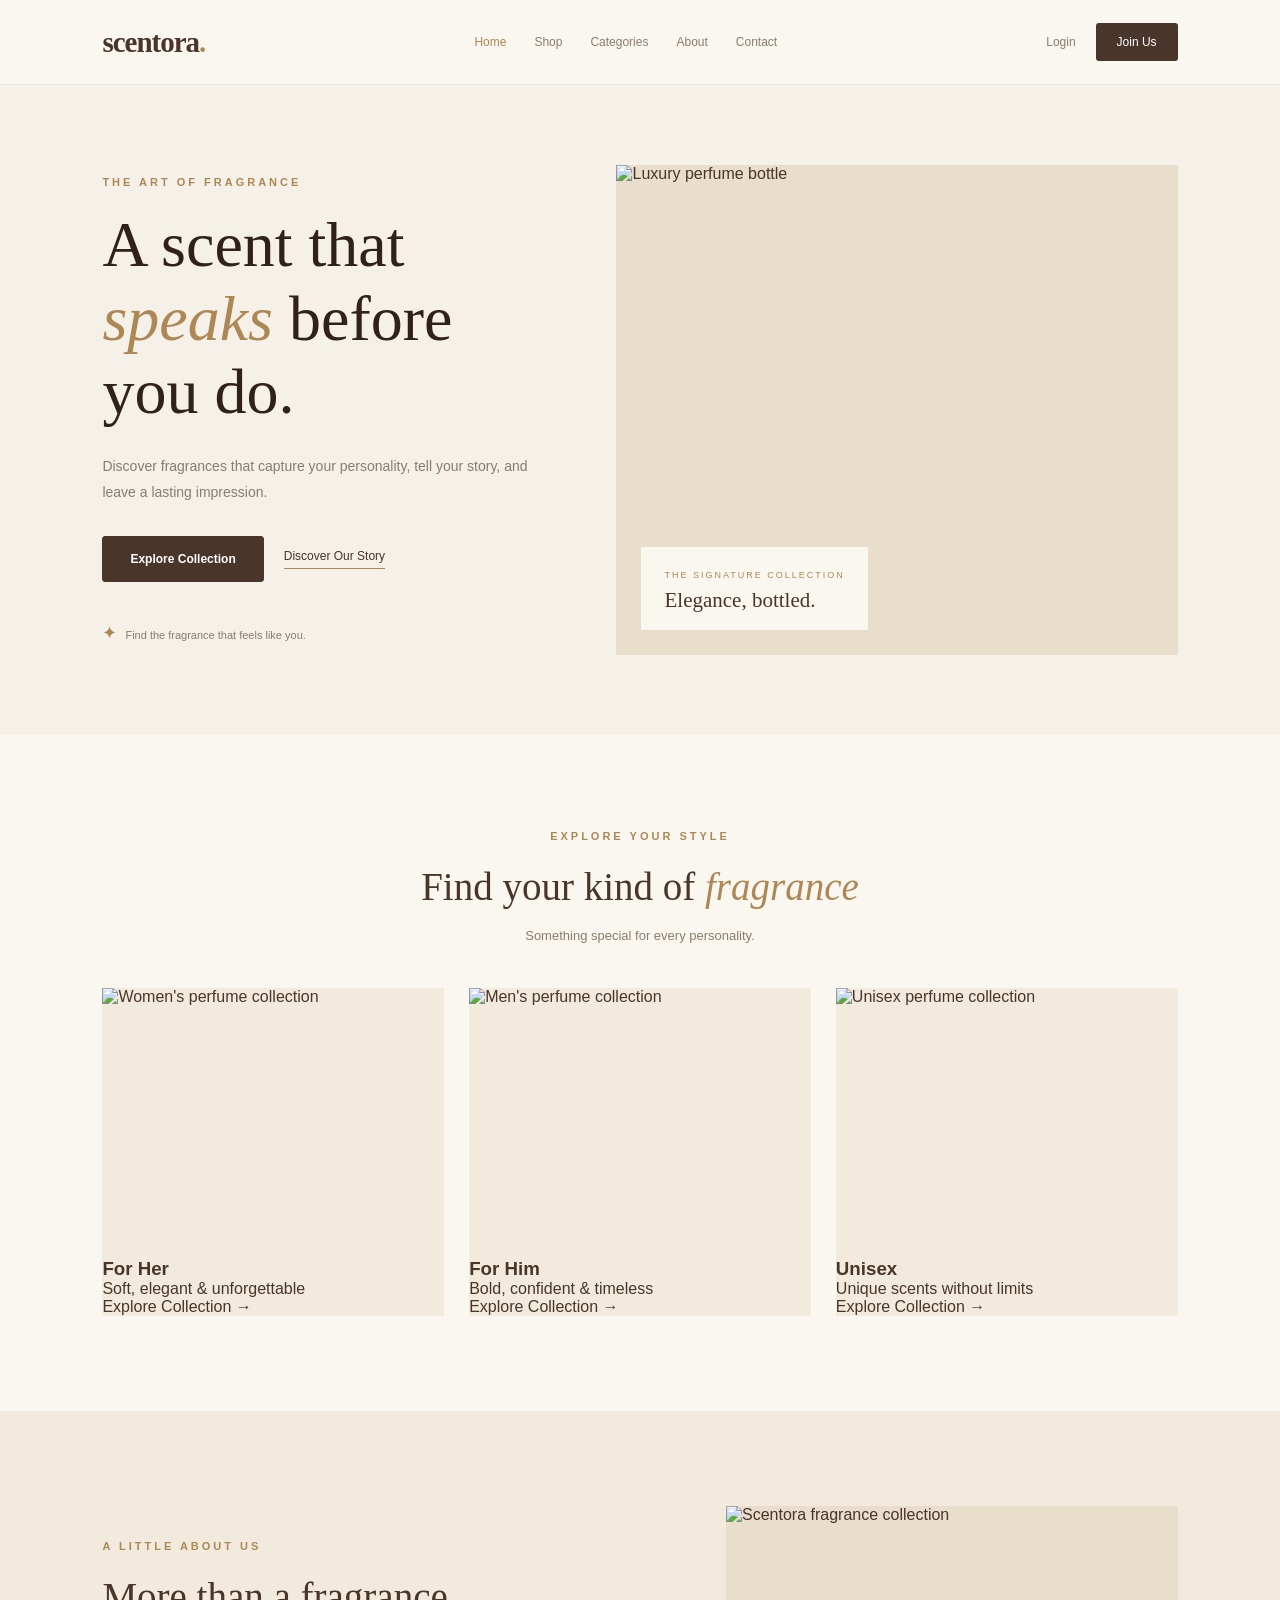
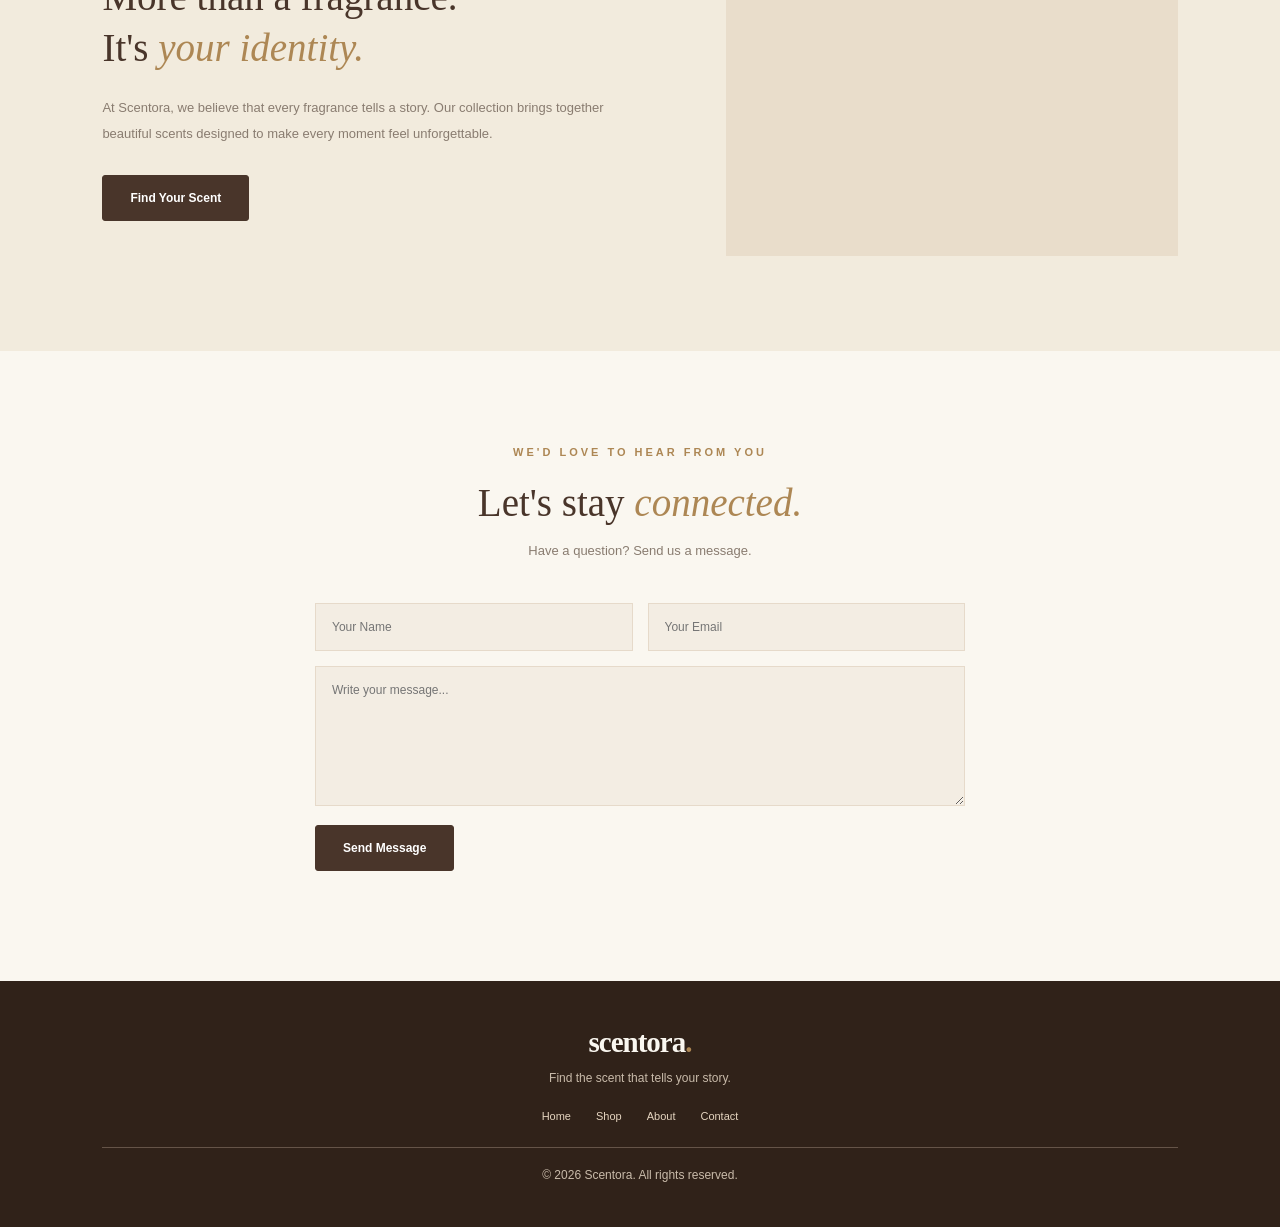
==== index.html @ 1fbd03e0 "Complete homepage design and add perfume images" ====
<!DOCTYPE html>
<html lang="en">

<head>
    <meta charset="UTF-8">
    <meta name="viewport" content="width=device-width, initial-scale=1.0">

    <title>Scentora | Discover Your Signature Scent</title>

    <link rel="stylesheet" href="css/common.css">
    <link rel="stylesheet" href="css/home.css">
</head>

<body>

    <!-- Navigation Bar -->
    <header class="navbar">

        <a href="index.html" class="logo">
            scentora<span>.</span>
        </a>

        <nav class="nav-links">
            <a href="index.html" class="active">Home</a>
            <a href="shop.html">Shop</a>
            <a href="#categories">Categories</a>
            <a href="#about">About</a>
            <a href="#contact">Contact</a>
        </nav>

        <div class="nav-actions">
            <a href="login.html" class="login-link">Login</a>
            <a href="register.html" class="nav-button">Join Us</a>
        </div>

    </header>


    <!-- Main Content -->
    <main>

        <!-- Hero Section -->
        <section class="hero">

            <div class="hero-content">

                <p class="eyebrow">THE ART OF FRAGRANCE</p>

                <h1>
                    A scent that
                    <span>speaks</span>
                    before you do.
                </h1>

                <p class="hero-description">
                    Discover fragrances that capture your personality,
                    tell your story, and leave a lasting impression.
                </p>

                <div class="hero-buttons">

                    <a href="shop.html" class="primary-button">
                        Explore Collection
                    </a>

                    <a href="#about" class="secondary-button">
                        Discover Our Story
                    </a>

                </div>

                <div class="hero-note">
                    <span>✦</span>
                    Find the fragrance that feels like you.
                </div>

            </div>


            <div class="hero-visual">

                <img
                    src="assets/images/hero-perfume.jpg"
                    alt="Luxury perfume bottle"
                >

                <div class="image-caption">
                    <span>THE SIGNATURE COLLECTION</span>
                    <p>Elegance, bottled.</p>
                </div>

            </div>

        </section>


        <!-- Categories Section -->
        <section class="categories section-padding" id="categories">

            <div class="section-heading">

                <p class="eyebrow">EXPLORE YOUR STYLE</p>

                <h2>
                    Find your kind of
                    <span>fragrance</span>
                </h2>

                <p>Something special for every personality.</p>

            </div>


            <div class="category-grid">

                <a href="shop.html?category=women"
                   class="category-card women">

                    <img
                        src="assets/images/women-perfume.jpg"
                        alt="Women's perfume collection"
                        class="category-image"
                    >

                    <h3>For Her</h3>
                    <p>Soft, elegant & unforgettable</p>
                    <span>Explore Collection →</span>

                </a>


                <a href="shop.html?category=men"
                   class="category-card men">

                    <img
                        src="assets/images/men-perfume.jpg"
                        alt="Men's perfume collection"
                        class="category-image"
                    >

                    <h3>For Him</h3>
                    <p>Bold, confident & timeless</p>
                    <span>Explore Collection →</span>

                </a>


                <a href="shop.html?category=unisex"
                   class="category-card unisex">

                    <img
                        src="assets/images/unisex-perfume.jpg"
                        alt="Unisex perfume collection"
                        class="category-image"
                    >

                    <h3>Unisex</h3>
                    <p>Unique scents without limits</p>
                    <span>Explore Collection →</span>

                </a>

            </div>

        </section>


        <!-- About Section -->
        <section class="about section-padding" id="about">

            <div class="about-content">

                <p class="eyebrow">A LITTLE ABOUT US</p>

                <h2>
                    More than a fragrance.
                    <br>
                    It's <span>your identity.</span>
                </h2>

                <p>
                    At Scentora, we believe that every fragrance tells a story.
                    Our collection brings together beautiful scents designed
                    to make every moment feel unforgettable.
                </p>

                <a href="shop.html" class="primary-button">
                    Find Your Scent
                </a>

            </div>


            <div class="about-decoration">

                <img
                    src="assets/images/about-perfume.jpg"
                    alt="Scentora fragrance collection"
                >

            </div>

        </section>


        <!-- Contact Section -->
        <section class="contact section-padding" id="contact">

            <div class="section-heading">

                <p class="eyebrow">WE'D LOVE TO HEAR FROM YOU</p>

                <h2>
                    Let's stay <span>connected.</span>
                </h2>

                <p>Have a question? Send us a message.</p>

            </div>


            <form class="contact-form" id="contactForm">

                <div class="form-row">

                    <input
                        type="text"
                        id="contactName"
                        placeholder="Your Name"
                        required
                    >

                    <input
                        type="email"
                        id="contactEmail"
                        placeholder="Your Email"
                        required
                    >

                </div>

                <textarea
                    id="contactMessage"
                    placeholder="Write your message..."
                    required
                ></textarea>

                <button type="submit" class="primary-button">
                    Send Message
                </button>

                <p id="formMessage"></p>

            </form>

        </section>

    </main>


    <!-- Footer -->
    <footer class="footer">

        <a href="index.html" class="logo">
            scentora<span>.</span>
        </a>

        <p>Find the scent that tells your story.</p>

        <div class="footer-links">
            <a href="index.html">Home</a>
            <a href="shop.html">Shop</a>
            <a href="#about">About</a>
            <a href="#contact">Contact</a>
        </div>

        <p class="copyright">
            © <span id="year"></span> Scentora. All rights reserved.
        </p>

    </footer>


    <script src="js/home.js"></script>

</body>
</html>
---- css/common.css ----
:root {
    --cream: #FAF7F0;
    --light-cream: #F2EBDD;
    --beige: #E9DDCB;
    --brown: #49352A;
    --dark-brown: #302219;
    --gold: #AD8754;
    --muted: #897C70;
    --white: #FFFFFF;
}

* {
    margin: 0;
    padding: 0;
    box-sizing: border-box;
}

html {
    scroll-behavior: smooth;
}

body {
    font-family: 'DM Sans', sans-serif;
    background-color: var(--cream);
    color: var(--brown);
}

a {
    text-decoration: none;
    color: inherit;
}

button,
input,
textarea {
    font: inherit;
}

button,
a {
    -webkit-tap-highlight-color: transparent;
}

img {
    max-width: 100%;
}

.logo {
    font-family: 'Playfair Display', serif;
    font-size: 29px;
    font-weight: 600;
    color: var(--brown);
    letter-spacing: -1px;
}

.logo span {
    color: var(--gold);
}

.eyebrow {
    color: var(--gold);
    font-size: 11px;
    font-weight: 700;
    letter-spacing: 3px;
    margin-bottom: 20px;
}

.primary-button {
    display: inline-block;
    background-color: var(--brown);
    color: var(--white);
    border: 1px solid var(--brown);
    padding: 15px 27px;
    border-radius: 3px;
    font-size: 12px;
    font-weight: 600;
    cursor: pointer;
    transition: 0.3s ease;
}

.primary-button:hover {
    background-color: var(--gold);
    border-color: var(--gold);
}

.section-padding {
    padding: 95px 8%;
}
---- css/home.css ----
/* NAVIGATION */

.navbar {
    min-height: 85px;
    padding: 15px 8%;
    display: flex;
    align-items: center;
    justify-content: space-between;
    gap: 25px;
    background-color: var(--cream);
    border-bottom: 1px solid #EDE5D9;
}

.nav-links {
    display: flex;
    align-items: center;
    gap: 28px;
}

.nav-links a,
.login-link {
    color: var(--muted);
    font-size: 12px;
    transition: 0.3s;
}

.nav-links a:hover,
.nav-links .active,
.login-link:hover {
    color: var(--gold);
}

.nav-actions {
    display: flex;
    align-items: center;
    gap: 20px;
    white-space: nowrap;
}

.nav-button {
    background-color: var(--brown);
    color: white;
    padding: 12px 21px;
    border-radius: 3px;
    font-size: 12px;
    transition: 0.3s;
}

.nav-button:hover {
    background-color: var(--gold);
}


/* HERO SECTION */

.hero {
    min-height: 650px;
    padding: 65px 8%;
    display: grid;
    grid-template-columns: 0.9fr 1.1fr;
    align-items: center;
    gap: 55px;
    background-color: #F5F0E8;
}

.hero-content {
    max-width: 550px;
}

.hero h1 {
    font-family: 'Playfair Display', serif;
    font-size: clamp(42px, 5vw, 66px);
    line-height: 1.15;
    font-weight: 500;
    color: var(--dark-brown);
}

.hero h1 span,
.section-heading h2 span,
.about h2 span {
    color: var(--gold);
    font-style: italic;
}

.hero-description {
    color: var(--muted);
    font-size: 14px;
    line-height: 1.9;
    max-width: 430px;
    margin: 24px 0 30px;
}

.hero-buttons {
    display: flex;
    align-items: center;
    flex-wrap: wrap;
    gap: 20px;
}

.secondary-button {
    font-size: 12px;
    border-bottom: 1px solid var(--gold);
    padding-bottom: 5px;
}

.secondary-button:hover {
    color: var(--gold);
}

.hero-note {
    margin-top: 40px;
    color: var(--muted);
    font-size: 11px;
}

.hero-note span {
    color: var(--gold);
    font-size: 18px;
    margin-right: 5px;
}

.hero-visual {
    position: relative;
    width: 100%;
    height: 490px;
    overflow: hidden;
    background-color: var(--beige);
}

.hero-visual img {
    width: 100%;
    height: 100%;
    object-fit: cover;
    display: block;
}

.image-caption {
    position: absolute;
    bottom: 25px;
    left: 25px;
    background-color: var(--cream);
    padding: 17px 23px;
}

.image-caption span {
    font-size: 9px;
    letter-spacing: 2px;
    color: var(--gold);
}

.image-caption p {
    font-family: 'Playfair Display', serif;
    font-size: 21px;
    color: var(--brown);
    margin-top: 6px;
}


/* SECTION HEADINGS */

.section-heading {
    text-align: center;
    margin-bottom: 45px;
}

.section-heading h2,
.about h2 {
    font-family: 'Playfair Display', serif;
    font-size: 39px;
    font-weight: 500;
    line-height: 1.3;
    margin-bottom: 15px;
}

.section-heading > p:last-child {
    color: var(--muted);
    font-size: 13px;
}


/* CATEGORIES */

.categories {
    background-color: var(--cream);
}

.category-grid {
    display: grid;
    grid-template-columns: repeat(3, 1fr);
    gap: 25px;
}

.category-card {
    display: block;
    background-color: #F2EBDD;
    overflow: hidden;
    transition: transform 0.3s ease;
}

.category-card:hover {
    transform: translateY(-7px);
}

.category-image {
    width: 100%;
    height: 270px;
    object-fit: cover;
    display: block;
}

.category-info {
    padding: 25px;
}

.category-info h3 {
    font-family: 'Playfair Display', serif;
    font-size: 25px;
    font-weight: 500;
    margin-bottom: 8px;
}

.category-info p {
    color: var(--muted);
    font-size: 12px;
    margin-bottom: 22px;
}

.category-info span {
    font-size: 11px;
    color: var(--brown);
    border-bottom: 1px solid var(--gold);
    padding-bottom: 5px;
}


/* ABOUT */

.about {
    background-color: var(--light-cream);
    display: flex;
    align-items: center;
    justify-content: space-between;
    gap: 60px;
}

.about-content {
    max-width: 520px;
}

.about-content > p:not(.eyebrow) {
    color: var(--muted);
    font-size: 13px;
    line-height: 2;
    margin: 22px 0 28px;
}

.about-decoration {
    width: 42%;
    height: 350px;
    flex-shrink: 0;
    overflow: hidden;
    background-color: var(--beige);
}

.about-decoration img {
    width: 100%;
    height: 100%;
    object-fit: cover;
    display: block;
}


/* CONTACT */

.contact {
    background-color: var(--cream);
}

.contact-form {
    max-width: 650px;
    margin: auto;
}

.form-row {
    display: flex;
    gap: 15px;
}

.contact-form input,
.contact-form textarea {
    width: 100%;
    background-color: #F3EDE3;
    border: 1px solid #E6DACA;
    padding: 16px;
    margin-bottom: 15px;
    outline: none;
    color: var(--brown);
    font-size: 12px;
}

.contact-form textarea {
    height: 140px;
    resize: vertical;
}

.contact-form input:focus,
.contact-form textarea:focus {
    border-color: var(--gold);
}

.contact-form button {
    font-size: 12px;
}

#formMessage {
    margin-top: 15px;
    font-size: 12px;
    color: var(--gold);
}


/* FOOTER */

.footer {
    background-color: var(--dark-brown);
    color: var(--cream);
    padding: 45px 8%;
    text-align: center;
}

.footer .logo {
    display: inline-block;
    color: var(--cream);
    margin-bottom: 12px;
}

.footer > p {
    color: #C9BBAA;
    font-size: 12px;
}

.footer-links {
    display: flex;
    justify-content: center;
    gap: 25px;
    margin: 25px 0;
}

.footer-links a {
    font-size: 11px;
    color: #E5D5C0;
}

.footer-links a:hover {
    color: var(--gold);
}

.footer .copyright {
    border-top: 1px solid #655448;
    padding-top: 20px;
}


/* RESPONSIVE DESIGN */

@media (max-width: 1000px) {
    .navbar {
        padding: 20px 5%;
        flex-wrap: wrap;
    }

    .nav-links {
        gap: 16px;
    }

    .hero {
        padding: 60px 6%;
        gap: 30px;
    }

    .hero-visual {
        height: 420px;
    }
}

@media (max-width: 750px) {
    .navbar {
        justify-content: center;
    }

    .nav-links {
        order: 3;
        width: 100%;
        justify-content: center;
        flex-wrap: wrap;
    }

    .nav-actions {
        gap: 12px;
    }

    .hero {
        grid-template-columns: 1fr;
        text-align: center;
        padding: 55px 6%;
    }

    .hero-content {
        margin: auto;
    }

    .hero-description {
        margin-left: auto;
        margin-right: auto;
    }

    .hero-buttons {
        justify-content: center;
    }

    .hero-visual {
        height: 400px;
    }

    .category-grid {
        grid-template-columns: repeat(2, 1fr);
    }

    .about {
        flex-direction: column;
        align-items: flex-start;
    }

    .about-decoration {
        width: 100%;
    }
}

@media (max-width: 520px) {
    .category-grid {
        grid-template-columns: 1fr;
    }

    .section-padding {
        padding: 65px 6%;
    }

    .section-heading h2,
    .about h2 {
        font-size: 31px;
    }

    .form-row {
        flex-direction: column;
        gap: 0;
    }

    .footer-links {
        flex-wrap: wrap;
    }

    .hero-visual {
        height: 330px;
    }
}
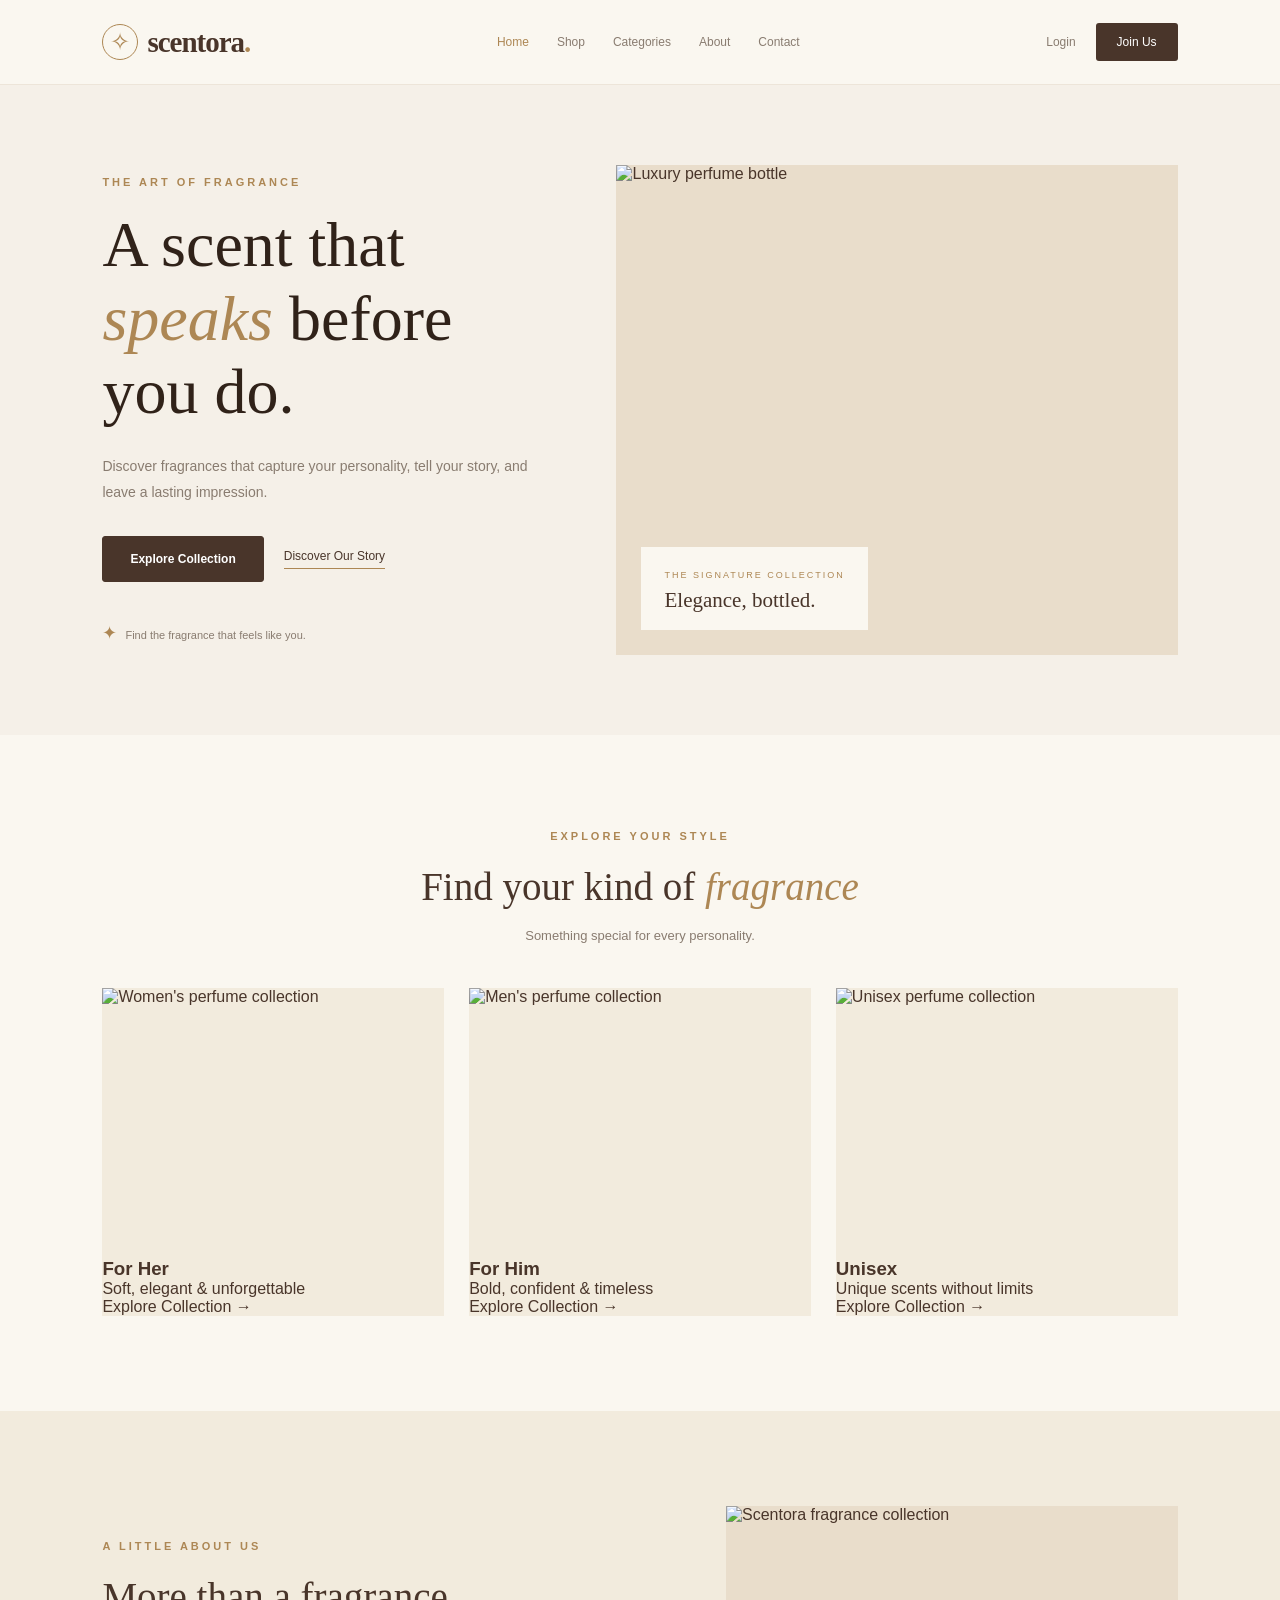
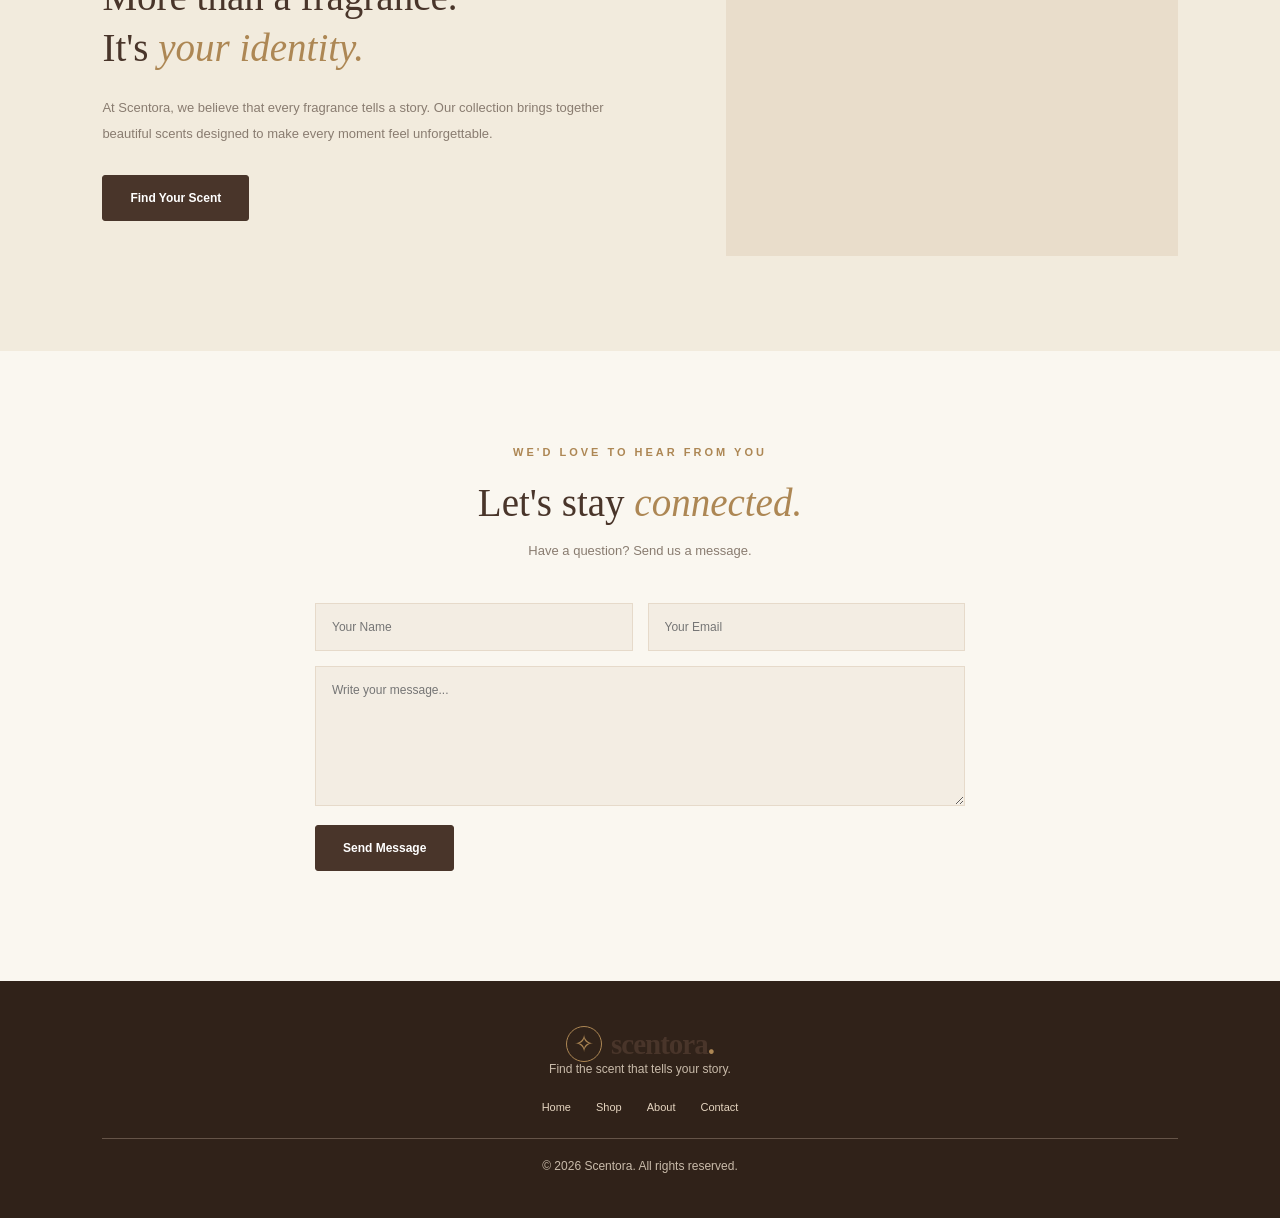
==== commit 1f2a5bac: "Update Scentora homepage and authentication pages" ====
--- a/index.html
+++ b/index.html
@@ -17,9 +17,12 @@
     <!-- Navigation Bar -->
     <header class="navbar">
 
-        <a href="index.html" class="logo">
-            scentora<span>.</span>
-        </a>
+        
+<a href="index.html" class="brand-logo">
+    <span class="brand-symbol">✧</span>
+    <span class="brand-name">scentora<span class="brand-dot">.</span></span>
+</a>
+
 
         <nav class="nav-links">
             <a href="index.html" class="active">Home</a>
@@ -262,9 +265,14 @@
     <!-- Footer -->
     <footer class="footer">
 
-        <a href="index.html" class="logo">
-            scentora<span>.</span>
-        </a>
+        
+<a href="index.html" class="brand-logo">
+    <span class="brand-symbol">✧</span>
+    <span class="brand-name">scentora<span class="brand-dot">.</span></span>
+</a>
+
+
+
 
         <p>Find the scent that tells your story.</p>
 
--- a/css/common.css
+++ b/css/common.css
@@ -1,3 +1,7 @@
+
+/* =====================================
+   SCENTORA GLOBAL DESIGN
+===================================== */
 
 :root {
     --cream: #FAF7F0;
@@ -10,6 +14,9 @@
     --white: #FFFFFF;
 }
 
+
+/* RESET */
+
 * {
     margin: 0;
     padding: 0;
@@ -37,53 +44,178 @@
     font: inherit;
 }
 
-button,
-a {
-    -webkit-tap-highlight-color: transparent;
-}
-
 img {
     max-width: 100%;
 }
 
-.logo {
+
+/* =====================================
+   SCENTORA SIGNATURE LOGO
+===================================== */
+
+.brand-logo {
+    display: inline-flex;
+    align-items: center;
+    gap: 9px;
+
+    color: var(--brown);
+
+    text-decoration: none;
+
+    transition: 0.4s ease;
+}
+
+.brand-symbol {
+    width: 36px;
+    height: 36px;
+
+    display: flex;
+    align-items: center;
+    justify-content: center;
+
+    border: 1px solid var(--gold);
+    border-radius: 50%;
+
+    color: var(--gold);
+    font-size: 24px;
+
+    transition: 0.4s ease;
+}
+
+.brand-name {
     font-family: 'Playfair Display', serif;
     font-size: 29px;
     font-weight: 600;
-    color: var(--brown);
     letter-spacing: -1px;
 }
 
-.logo span {
-    color: var(--gold);
-}
+.brand-dot {
+    color: var(--gold);
+}
+
+.brand-logo:hover .brand-symbol {
+    transform: rotate(45deg) scale(1.12);
+
+    box-shadow:
+        0 0 12px #AD875480,
+        0 0 25px #AD875440;
+}
+
+.brand-logo:hover .brand-name {
+    text-shadow: 0 0 12px #AD875460;
+}
+
+
+/* =====================================
+   SHARED TYPOGRAPHY
+===================================== */
 
 .eyebrow {
     color: var(--gold);
+
     font-size: 11px;
     font-weight: 700;
+
     letter-spacing: 3px;
+
     margin-bottom: 20px;
 }
+
+
+/* =====================================
+   SHARED BUTTONS
+===================================== */
 
 .primary-button {
     display: inline-block;
+
     background-color: var(--brown);
     color: var(--white);
+
     border: 1px solid var(--brown);
+
     padding: 15px 27px;
+
     border-radius: 3px;
+
     font-size: 12px;
     font-weight: 600;
+
     cursor: pointer;
-    transition: 0.3s ease;
+
+    transition: 0.35s ease;
 }
 
 .primary-button:hover {
     background-color: var(--gold);
     border-color: var(--gold);
-}
+
+    box-shadow:
+        0 0 10px #AD875460,
+        0 0 22px #AD875430;
+
+    transform: translateY(-2px);
+}
+
+
+/* NAVIGATION BUTTON */
+
+.nav-button {
+    background-color: var(--brown);
+    color: white;
+
+    padding: 12px 21px;
+
+    border-radius: 3px;
+
+    font-size: 12px;
+
+    transition: 0.35s ease;
+}
+
+.nav-button:hover {
+    background-color: var(--gold);
+
+    box-shadow: 0 0 15px #AD875460;
+}
+
+
+/* =====================================
+   GLOBAL HOVER EFFECTS
+===================================== */
+
+.nav-links a,
+.footer-links a {
+    transition: 0.3s ease;
+}
+
+.nav-links a:hover,
+.footer-links a:hover {
+    color: var(--gold);
+    text-shadow: 0 0 10px #AD875480;
+}
+
+
+/* =====================================
+   SHARED SECTIONS
+===================================== */
 
 .section-padding {
     padding: 95px 8%;
 }
+
+
+/* ACCESSIBILITY */
+
+@media (prefers-reduced-motion: reduce) {
+
+    *,
+    *::before,
+    *::after {
+        animation-duration: 0.01ms !important;
+        animation-iteration-count: 1 !important;
+        scroll-behavior: auto !important;
+        transition-duration: 0.01ms !important;
+    }
+
+}
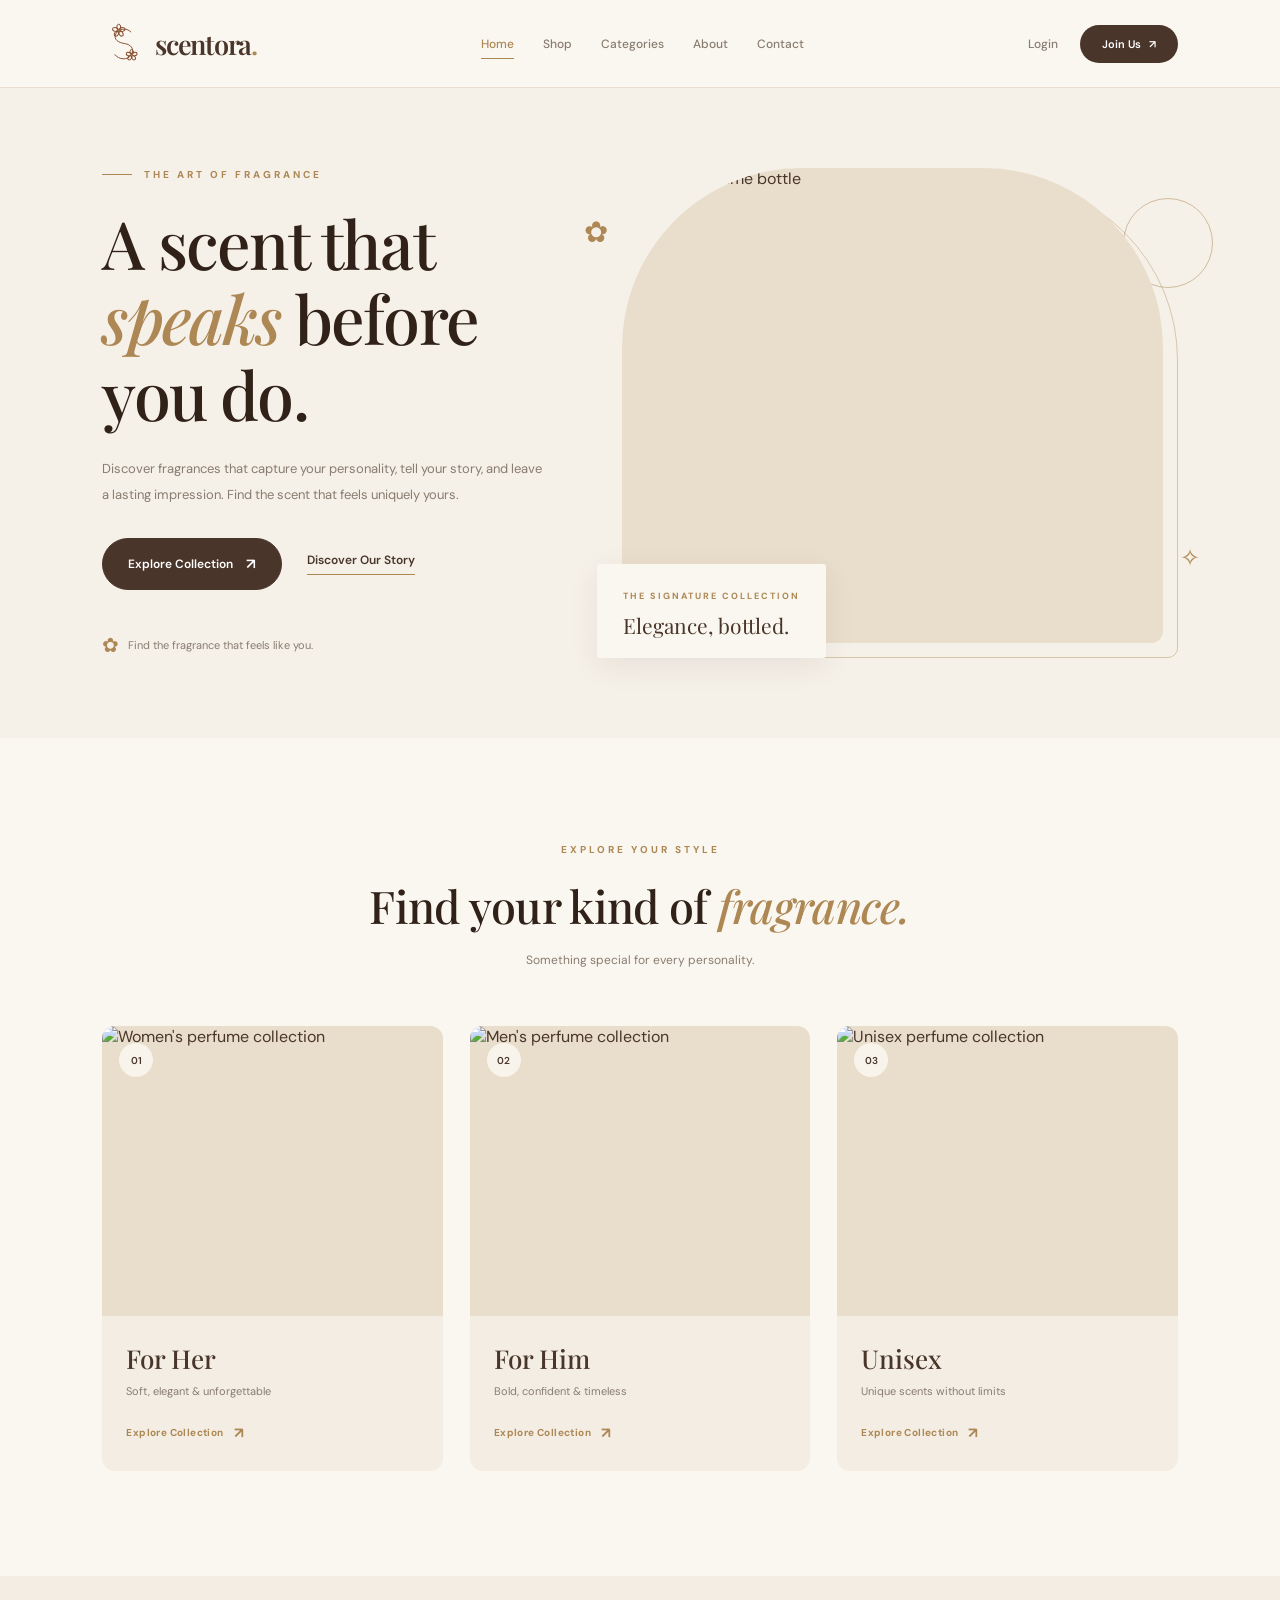
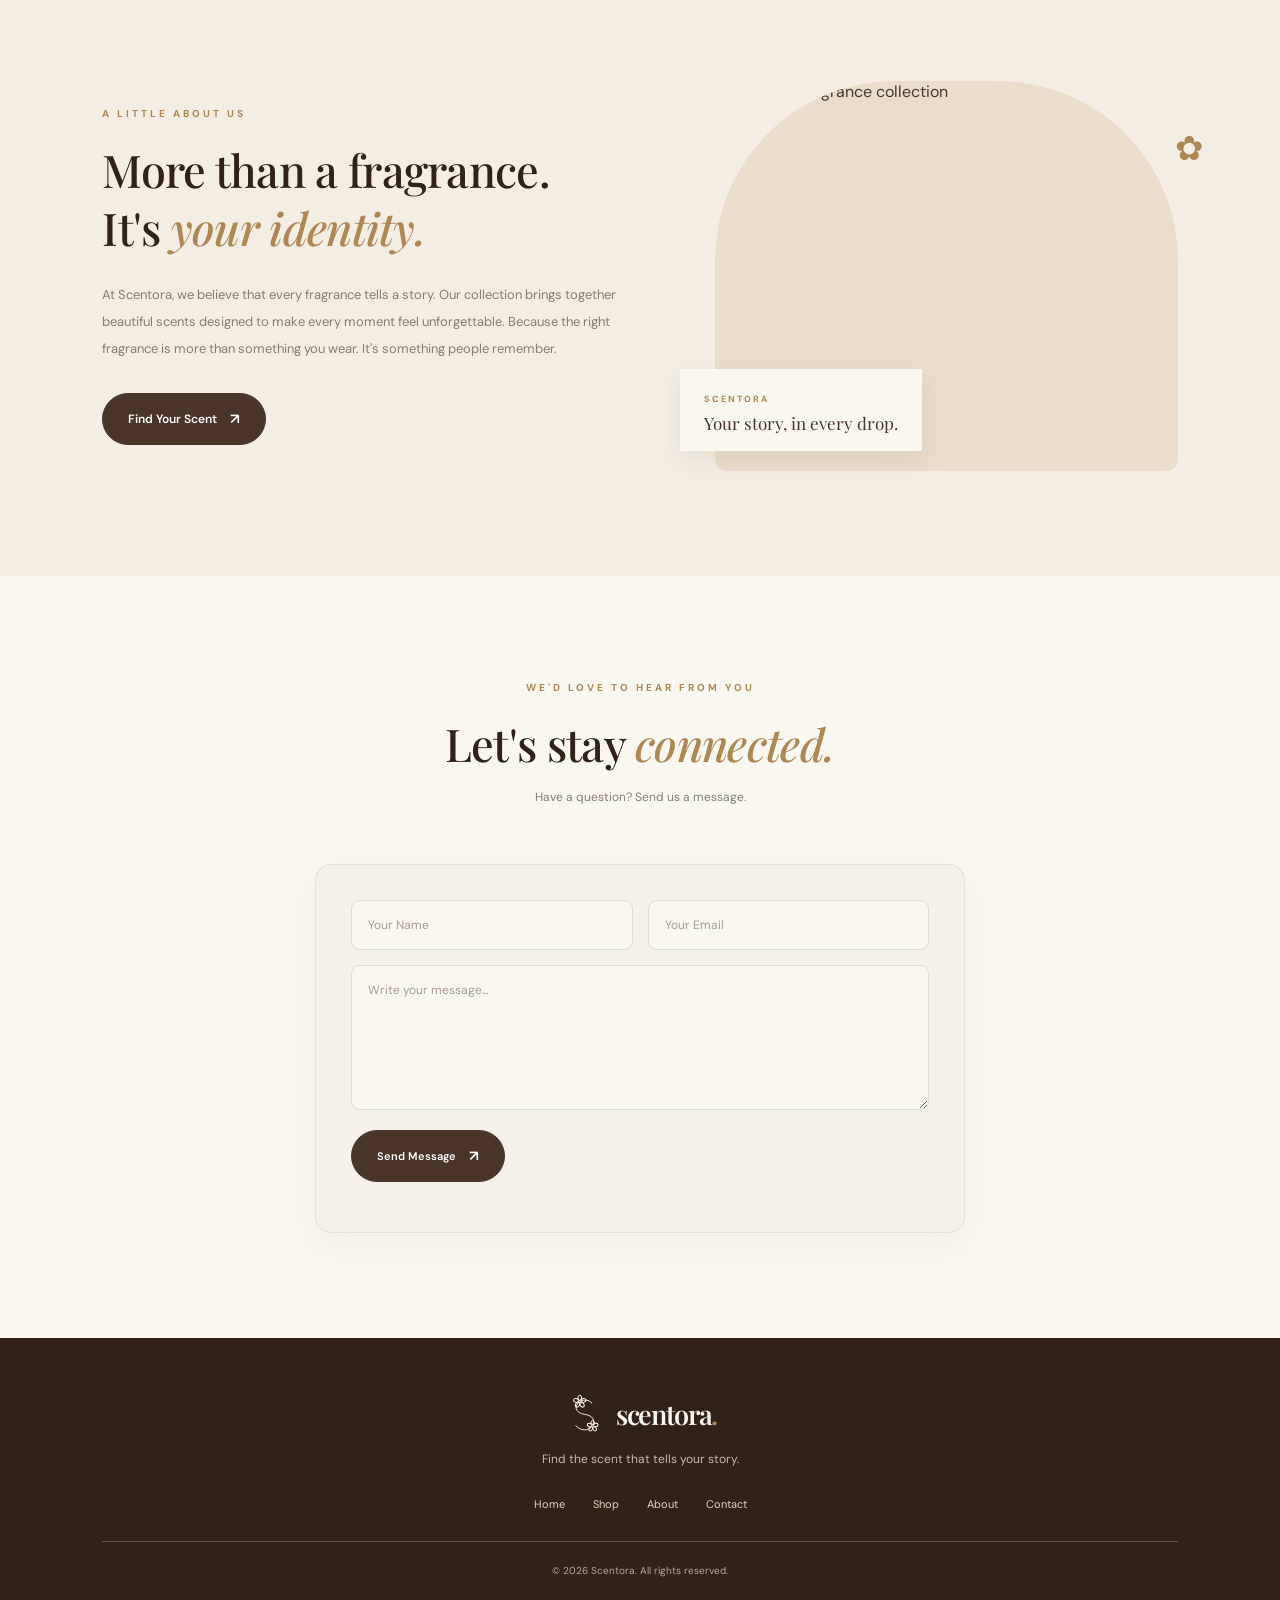
==== commit cce4163e: "Update index and home pages" ====
--- a/index.html
+++ b/index.html
@@ -8,21 +8,51 @@
 
     <title>Scentora | Discover Your Signature Scent</title>
 
+    <link rel="preconnect" href="https://fonts.googleapis.com">
+    <link rel="preconnect" href="https://fonts.gstatic.com" crossorigin>
+
+    <link href="https://fonts.googleapis.com/css2?family=DM+Sans:wght@400;500;600;700&family=Playfair+Display:ital,wght@0,400;0,500;0,600;1,400;1,500&display=swap" rel="stylesheet">
+
     <link rel="stylesheet" href="css/common.css">
     <link rel="stylesheet" href="css/home.css">
 </head>
 
 <body>
 
-    <!-- Navigation Bar -->
+    <!-- NAVIGATION -->
     <header class="navbar">
 
-        
-<a href="index.html" class="brand-logo">
-    <span class="brand-symbol">✧</span>
-    <span class="brand-name">scentora<span class="brand-dot">.</span></span>
-</a>
-
+        <a href="index.html" class="brand">
+            <svg class="brand-logo" viewBox="0 0 100 100"
+                 fill="none" xmlns="http://www.w3.org/2000/svg">
+                <g stroke="currentColor" stroke-width="2.2"
+                   stroke-linecap="round" stroke-linejoin="round">
+
+                    <path d="M67 23C57 12 38 15 32 28C26 41 39 48 52 50C67 52 76 62 68 76C60 90 39 88 30 76"/>
+
+                    <g transform="translate(39 20)">
+                        <ellipse cy="-8" rx="4.5" ry="7"/>
+                        <ellipse cy="-8" rx="4.5" ry="7" transform="rotate(72)"/>
+                        <ellipse cy="-8" rx="4.5" ry="7" transform="rotate(144)"/>
+                        <ellipse cy="-8" rx="4.5" ry="7" transform="rotate(216)"/>
+                        <ellipse cy="-8" rx="4.5" ry="7" transform="rotate(288)"/>
+                        <circle r="2.3" fill="#AD8754" stroke="none"/>
+                    </g>
+
+                    <g transform="translate(69 77)">
+                        <ellipse cy="-7" rx="4" ry="6"/>
+                        <ellipse cy="-7" rx="4" ry="6" transform="rotate(72)"/>
+                        <ellipse cy="-7" rx="4" ry="6" transform="rotate(144)"/>
+                        <ellipse cy="-7" rx="4" ry="6" transform="rotate(216)"/>
+                        <ellipse cy="-7" rx="4" ry="6" transform="rotate(288)"/>
+                        <circle r="2" fill="#AD8754" stroke="none"/>
+                    </g>
+
+                </g>
+            </svg>
+
+            <span class="brand-name">scentora<span>.</span></span>
+        </a>
 
         <nav class="nav-links">
             <a href="index.html" class="active">Home</a>
@@ -34,21 +64,23 @@
 
         <div class="nav-actions">
             <a href="login.html" class="login-link">Login</a>
-            <a href="register.html" class="nav-button">Join Us</a>
+            <a href="register.html" class="nav-button">Join Us <span>↗</span></a>
         </div>
 
     </header>
 
 
-    <!-- Main Content -->
     <main>
 
-        <!-- Hero Section -->
+        <!-- HERO -->
         <section class="hero">
 
             <div class="hero-content">
 
-                <p class="eyebrow">THE ART OF FRAGRANCE</p>
+                <div class="hero-label">
+                    <span class="label-line"></span>
+                    THE ART OF FRAGRANCE
+                </div>
 
                 <h1>
                     A scent that
@@ -59,12 +91,13 @@
                 <p class="hero-description">
                     Discover fragrances that capture your personality,
                     tell your story, and leave a lasting impression.
+                    Find the scent that feels uniquely yours.
                 </p>
 
                 <div class="hero-buttons">
 
                     <a href="shop.html" class="primary-button">
-                        Explore Collection
+                        Explore Collection <span>↗</span>
                     </a>
 
                     <a href="#about" class="secondary-button">
@@ -74,7 +107,7 @@
                 </div>
 
                 <div class="hero-note">
-                    <span>✦</span>
+                    <span class="note-flower">✿</span>
                     Find the fragrance that feels like you.
                 </div>
 
@@ -83,22 +116,30 @@
 
             <div class="hero-visual">
 
-                <img
-                    src="assets/images/hero-perfume.jpg"
-                    alt="Luxury perfume bottle"
-                >
+                <div class="hero-image-frame">
+                    <img
+                        src="assets/images/hero-perfume.jpg"
+                        alt="Luxury perfume bottle"
+                    >
+                </div>
 
                 <div class="image-caption">
                     <span>THE SIGNATURE COLLECTION</span>
                     <p>Elegance, bottled.</p>
                 </div>
 
+                <div class="hero-decoration hero-decoration-one"></div>
+                <div class="hero-decoration hero-decoration-two"></div>
+
+                <span class="floating-flower flower-one">✿</span>
+                <span class="floating-flower flower-two">✧</span>
+
             </div>
 
         </section>
 
 
-        <!-- Categories Section -->
+        <!-- CATEGORIES -->
         <section class="categories section-padding" id="categories">
 
             <div class="section-heading">
@@ -107,7 +148,7 @@
 
                 <h2>
                     Find your kind of
-                    <span>fragrance</span>
+                    <span>fragrance.</span>
                 </h2>
 
                 <p>Something special for every personality.</p>
@@ -120,15 +161,20 @@
                 <a href="shop.html?category=women"
                    class="category-card women">
 
-                    <img
-                        src="assets/images/women-perfume.jpg"
-                        alt="Women's perfume collection"
-                        class="category-image"
-                    >
-
-                    <h3>For Her</h3>
-                    <p>Soft, elegant & unforgettable</p>
-                    <span>Explore Collection →</span>
+                    <div class="category-image-wrapper">
+                        <img
+                            src="assets/images/women-perfume.jpg"
+                            alt="Women's perfume collection"
+                            class="category-image"
+                        >
+                        <span class="category-number">01</span>
+                    </div>
+
+                    <div class="category-info">
+                        <h3>For Her</h3>
+                        <p>Soft, elegant & unforgettable</p>
+                        <span>Explore Collection <b>↗</b></span>
+                    </div>
 
                 </a>
 
@@ -136,15 +182,20 @@
                 <a href="shop.html?category=men"
                    class="category-card men">
 
-                    <img
-                        src="assets/images/men-perfume.jpg"
-                        alt="Men's perfume collection"
-                        class="category-image"
-                    >
-
-                    <h3>For Him</h3>
-                    <p>Bold, confident & timeless</p>
-                    <span>Explore Collection →</span>
+                    <div class="category-image-wrapper">
+                        <img
+                            src="assets/images/men-perfume.jpg"
+                            alt="Men's perfume collection"
+                            class="category-image"
+                        >
+                        <span class="category-number">02</span>
+                    </div>
+
+                    <div class="category-info">
+                        <h3>For Him</h3>
+                        <p>Bold, confident & timeless</p>
+                        <span>Explore Collection <b>↗</b></span>
+                    </div>
 
                 </a>
 
@@ -152,15 +203,20 @@
                 <a href="shop.html?category=unisex"
                    class="category-card unisex">
 
-                    <img
-                        src="assets/images/unisex-perfume.jpg"
-                        alt="Unisex perfume collection"
-                        class="category-image"
-                    >
-
-                    <h3>Unisex</h3>
-                    <p>Unique scents without limits</p>
-                    <span>Explore Collection →</span>
+                    <div class="category-image-wrapper">
+                        <img
+                            src="assets/images/unisex-perfume.jpg"
+                            alt="Unisex perfume collection"
+                            class="category-image"
+                        >
+                        <span class="category-number">03</span>
+                    </div>
+
+                    <div class="category-info">
+                        <h3>Unisex</h3>
+                        <p>Unique scents without limits</p>
+                        <span>Explore Collection <b>↗</b></span>
+                    </div>
 
                 </a>
 
@@ -169,7 +225,7 @@
         </section>
 
 
-        <!-- About Section -->
+        <!-- ABOUT -->
         <section class="about section-padding" id="about">
 
             <div class="about-content">
@@ -186,10 +242,12 @@
                     At Scentora, we believe that every fragrance tells a story.
                     Our collection brings together beautiful scents designed
                     to make every moment feel unforgettable.
+                    Because the right fragrance is more than something you wear.
+                    It's something people remember.
                 </p>
 
                 <a href="shop.html" class="primary-button">
-                    Find Your Scent
+                    Find Your Scent <span>↗</span>
                 </a>
 
             </div>
@@ -202,12 +260,19 @@
                     alt="Scentora fragrance collection"
                 >
 
+                <div class="about-image-caption">
+                    <span>SCENTORA</span>
+                    <p>Your story, in every drop.</p>
+                </div>
+
+                <span class="about-flower">✿</span>
+
             </div>
 
         </section>
 
 
-        <!-- Contact Section -->
+        <!-- CONTACT -->
         <section class="contact section-padding" id="contact">
 
             <div class="section-heading">
@@ -250,10 +315,10 @@
                 ></textarea>
 
                 <button type="submit" class="primary-button">
-                    Send Message
+                    Send Message <span>↗</span>
                 </button>
 
-                <p id="formMessage"></p>
+                <p id="formMessage" aria-live="polite"></p>
 
             </form>
 
@@ -262,19 +327,47 @@
     </main>
 
 
-    <!-- Footer -->
+    <!-- FOOTER -->
     <footer class="footer">
 
-        
-<a href="index.html" class="brand-logo">
-    <span class="brand-symbol">✧</span>
-    <span class="brand-name">scentora<span class="brand-dot">.</span></span>
-</a>
-
-
-
-
-        <p>Find the scent that tells your story.</p>
+        <a href="index.html" class="brand footer-brand">
+
+            <svg class="brand-logo" viewBox="0 0 100 100"
+                 fill="none" xmlns="http://www.w3.org/2000/svg">
+                <g stroke="currentColor" stroke-width="2.2"
+                   stroke-linecap="round" stroke-linejoin="round">
+
+                    <path d="M67 23C57 12 38 15 32 28C26 41 39 48 52 50C67 52 76 62 68 76C60 90 39 88 30 76"/>
+
+                    <g transform="translate(39 20)">
+                        <ellipse cy="-8" rx="4.5" ry="7"/>
+                        <ellipse cy="-8" rx="4.5" ry="7" transform="rotate(72)"/>
+                        <ellipse cy="-8" rx="4.5" ry="7" transform="rotate(144)"/>
+                        <ellipse cy="-8" rx="4.5" ry="7" transform="rotate(216)"/>
+                        <ellipse cy="-8" rx="4.5" ry="7" transform="rotate(288)"/>
+                        <circle r="2.3" fill="#AD8754" stroke="none"/>
+                    </g>
+
+                    <g transform="translate(69 77)">
+                        <ellipse cy="-7" rx="4" ry="6"/>
+                        <ellipse cy="-7" rx="4" ry="6" transform="rotate(72)"/>
+                        <ellipse cy="-7" rx="4" ry="6" transform="rotate(144)"/>
+                        <ellipse cy="-7" rx="4" ry="6" transform="rotate(216)"/>
+                        <ellipse cy="-7" rx="4" ry="6" transform="rotate(288)"/>
+                        <circle r="2" fill="#AD8754" stroke="none"/>
+                    </g>
+
+                </g>
+            </svg>
+
+            <span class="brand-name">scentora<span>.</span></span>
+
+        </a>
+
+
+        <p class="footer-tagline">
+            Find the scent that tells your story.
+        </p>
 
         <div class="footer-links">
             <a href="index.html">Home</a>
--- a/css/home.css
+++ b/css/home.css
@@ -1,266 +1,550 @@
 
-/* NAVIGATION */
+/* =========================================
+   SCENTORA HOME PAGE
+   Cream / Beige / Brown / Gold
+========================================= */
+
+:root {
+    --home-cream: #FAF7F0;
+    --home-light: #F5F0E8;
+    --home-beige: #E9DDCB;
+    --home-sand: #C9B49A;
+    --home-gold: #AD8754;
+    --home-brown: #49352A;
+    --home-dark: #302219;
+    --home-muted: #897C70;
+    --home-border: #E8DED1;
+}
+
+
+/* =========================================
+   GENERAL
+========================================= */
+
+html {
+    scroll-behavior: smooth;
+    scroll-padding-top: 100px;
+}
+
+body {
+    background: var(--home-cream);
+    color: var(--home-brown);
+    font-family: "DM Sans", sans-serif;
+    overflow-x: hidden;
+}
+
+a {
+    text-decoration: none;
+}
+
+.section-padding {
+    padding: 105px 8%;
+}
+
+.eyebrow {
+    color: var(--home-gold);
+    font-size: 10px;
+    font-weight: 700;
+    letter-spacing: 3px;
+    margin-bottom: 20px;
+}
+
+.primary-button {
+    display: inline-flex;
+    align-items: center;
+    justify-content: center;
+    gap: 13px;
+    background: var(--home-brown);
+    color: #fff;
+    padding: 15px 25px;
+    border-radius: 50px;
+    font-family: "DM Sans", sans-serif;
+    font-size: 12px;
+    font-weight: 600;
+    border: 1px solid var(--home-brown);
+    cursor: pointer;
+    transition: 0.3s ease;
+}
+
+.primary-button:hover {
+    background: var(--home-gold);
+    border-color: var(--home-gold);
+    transform: translateY(-3px);
+    box-shadow: 0 9px 20px rgba(73, 53, 42, 0.12);
+}
+
+.primary-button span {
+    font-size: 15px;
+}
+
+
+/* =========================================
+   NAVIGATION
+========================================= */
 
 .navbar {
-    min-height: 85px;
+    min-height: 88px;
     padding: 15px 8%;
     display: flex;
     align-items: center;
     justify-content: space-between;
     gap: 25px;
-    background-color: var(--cream);
-    border-bottom: 1px solid #EDE5D9;
+    background: rgba(250, 247, 240, 0.96);
+    border-bottom: 1px solid var(--home-border);
+    position: relative;
+    z-index: 10;
+}
+
+.brand {
+    display: inline-flex;
+    align-items: center;
+    gap: 10px;
+    flex-shrink: 0;
+}
+
+.brand-logo {
+    width: 43px;
+    height: 43px;
+    color: #854B2C;
+    display: block;
+    transition: transform 0.5s ease;
+}
+
+.brand:hover .brand-logo {
+    transform: rotate(-12deg);
+}
+
+.brand-name {
+    color: var(--home-brown);
+    font-family: "Playfair Display", serif;
+    font-size: 27px;
+    font-weight: 600;
+    letter-spacing: -1.3px;
+}
+
+.brand-name > span {
+    color: var(--home-gold);
 }
 
 .nav-links {
     display: flex;
     align-items: center;
-    gap: 28px;
+    justify-content: center;
+    gap: 29px;
 }
 
 .nav-links a,
 .login-link {
-    color: var(--muted);
+    color: var(--home-muted);
     font-size: 12px;
-    transition: 0.3s;
+    font-weight: 500;
+    position: relative;
+    transition: color 0.3s ease;
+}
+
+.nav-links a::after {
+    content: "";
+    position: absolute;
+    bottom: -7px;
+    left: 0;
+    width: 0;
+    height: 1px;
+    background: var(--home-gold);
+    transition: width 0.3s ease;
+}
+
+.nav-links a:hover::after,
+.nav-links a.active::after {
+    width: 100%;
 }
 
 .nav-links a:hover,
-.nav-links .active,
+.nav-links a.active,
 .login-link:hover {
-    color: var(--gold);
+    color: var(--home-gold);
 }
 
 .nav-actions {
     display: flex;
     align-items: center;
-    gap: 20px;
+    gap: 22px;
     white-space: nowrap;
 }
 
 .nav-button {
-    background-color: var(--brown);
+    background: var(--home-brown);
     color: white;
-    padding: 12px 21px;
-    border-radius: 3px;
-    font-size: 12px;
-    transition: 0.3s;
+    padding: 12px 22px;
+    border-radius: 50px;
+    font-size: 11px;
+    font-weight: 600;
+    transition: 0.3s ease;
+}
+
+.nav-button span {
+    margin-left: 5px;
 }
 
 .nav-button:hover {
-    background-color: var(--gold);
-}
-
-
-/* HERO SECTION */
+    background: var(--home-gold);
+    transform: translateY(-2px);
+}
+
+
+/* =========================================
+   HERO SECTION
+========================================= */
 
 .hero {
     min-height: 650px;
-    padding: 65px 8%;
+    padding: 75px 8%;
     display: grid;
     grid-template-columns: 0.9fr 1.1fr;
     align-items: center;
-    gap: 55px;
-    background-color: #F5F0E8;
+    gap: 65px;
+    background: var(--home-light);
+    position: relative;
 }
 
 .hero-content {
     max-width: 550px;
+    animation: slideUp 0.9s ease both;
+}
+
+.hero-label {
+    display: flex;
+    align-items: center;
+    gap: 12px;
+    color: var(--home-gold);
+    font-size: 10px;
+    font-weight: 700;
+    letter-spacing: 3px;
+    margin-bottom: 24px;
+}
+
+.label-line {
+    width: 30px;
+    height: 1px;
+    background: var(--home-gold);
 }
 
 .hero h1 {
-    font-family: 'Playfair Display', serif;
-    font-size: clamp(42px, 5vw, 66px);
-    line-height: 1.15;
+    font-family: "Playfair Display", serif;
+    font-size: clamp(45px, 5.2vw, 70px);
+    line-height: 1.13;
     font-weight: 500;
-    color: var(--dark-brown);
+    letter-spacing: -1.8px;
+    color: var(--home-dark);
 }
 
 .hero h1 span,
 .section-heading h2 span,
 .about h2 span {
-    color: var(--gold);
+    color: var(--home-gold);
     font-style: italic;
 }
 
 .hero-description {
-    color: var(--muted);
-    font-size: 14px;
-    line-height: 1.9;
-    max-width: 430px;
-    margin: 24px 0 30px;
+    color: var(--home-muted);
+    font-size: 13px;
+    line-height: 2;
+    max-width: 440px;
+    margin: 25px 0 30px;
 }
 
 .hero-buttons {
     display: flex;
     align-items: center;
     flex-wrap: wrap;
-    gap: 20px;
+    gap: 25px;
 }
 
 .secondary-button {
     font-size: 12px;
-    border-bottom: 1px solid var(--gold);
-    padding-bottom: 5px;
+    font-weight: 600;
+    color: var(--home-brown);
+    border-bottom: 1px solid var(--home-gold);
+    padding-bottom: 6px;
+    transition: 0.3s;
 }
 
 .secondary-button:hover {
-    color: var(--gold);
+    color: var(--home-gold);
+    border-color: var(--home-brown);
 }
 
 .hero-note {
-    margin-top: 40px;
-    color: var(--muted);
+    display: flex;
+    align-items: center;
+    gap: 9px;
+    margin-top: 42px;
+    color: var(--home-muted);
     font-size: 11px;
 }
 
-.hero-note span {
-    color: var(--gold);
-    font-size: 18px;
-    margin-right: 5px;
-}
+.note-flower {
+    color: var(--home-gold);
+    font-size: 20px;
+}
+
+
+/* HERO IMAGE */
 
 .hero-visual {
     position: relative;
     width: 100%;
+    max-width: 650px;
     height: 490px;
+    justify-self: end;
+    animation: fadeIn 1.1s ease both;
+}
+
+.hero-image-frame {
+    position: absolute;
+    inset: 0 15px 15px 0;
     overflow: hidden;
-    background-color: var(--beige);
-}
-
-.hero-visual img {
+    border-radius: 180px 180px 12px 12px;
+    background: var(--home-beige);
+    z-index: 1;
+}
+
+.hero-image-frame img {
     width: 100%;
     height: 100%;
     object-fit: cover;
     display: block;
+    transition: transform 1s ease;
+}
+
+.hero-visual:hover .hero-image-frame img {
+    transform: scale(1.045);
 }
 
 .image-caption {
     position: absolute;
-    bottom: 25px;
-    left: 25px;
-    background-color: var(--cream);
-    padding: 17px 23px;
+    bottom: 0;
+    left: -25px;
+    z-index: 3;
+    background: var(--home-cream);
+    padding: 19px 26px;
+    border-radius: 3px;
+    box-shadow: 0 8px 30px rgba(73, 53, 42, 0.08);
 }
 
 .image-caption span {
     font-size: 9px;
+    font-weight: 700;
     letter-spacing: 2px;
-    color: var(--gold);
+    color: var(--home-gold);
 }
 
 .image-caption p {
-    font-family: 'Playfair Display', serif;
+    font-family: "Playfair Display", serif;
     font-size: 21px;
-    color: var(--brown);
-    margin-top: 6px;
-}
-
-
-/* SECTION HEADINGS */
+    color: var(--home-brown);
+    margin-top: 7px;
+}
+
+.hero-decoration {
+    position: absolute;
+    border: 1px solid var(--home-gold);
+    border-radius: 180px 180px 10px 10px;
+    pointer-events: none;
+}
+
+.hero-decoration-one {
+    inset: 12px 0 0 15px;
+    opacity: 0.4;
+}
+
+.hero-decoration-two {
+    width: 90px;
+    height: 90px;
+    border-radius: 50%;
+    right: -35px;
+    top: 30px;
+    opacity: 0.5;
+}
+
+.floating-flower {
+    position: absolute;
+    z-index: 4;
+    color: var(--home-gold);
+    animation: float 4s ease-in-out infinite;
+}
+
+.flower-one {
+    top: 45px;
+    left: -38px;
+    font-size: 29px;
+}
+
+.flower-two {
+    bottom: 85px;
+    right: -22px;
+    font-size: 24px;
+    animation-delay: 1s;
+}
+
+
+/* =========================================
+   SECTION HEADINGS
+========================================= */
 
 .section-heading {
     text-align: center;
-    margin-bottom: 45px;
+    margin: 0 auto 55px;
 }
 
 .section-heading h2,
 .about h2 {
-    font-family: 'Playfair Display', serif;
-    font-size: 39px;
+    font-family: "Playfair Display", serif;
+    font-size: clamp(32px, 4vw, 45px);
     font-weight: 500;
     line-height: 1.3;
+    letter-spacing: -0.7px;
     margin-bottom: 15px;
+    color: var(--home-dark);
 }
 
 .section-heading > p:last-child {
-    color: var(--muted);
-    font-size: 13px;
-}
-
-
-/* CATEGORIES */
+    color: var(--home-muted);
+    font-size: 12px;
+    line-height: 1.8;
+}
+
+
+/* =========================================
+   CATEGORIES
+========================================= */
 
 .categories {
-    background-color: var(--cream);
+    background: var(--home-cream);
 }
 
 .category-grid {
     display: grid;
-    grid-template-columns: repeat(3, 1fr);
-    gap: 25px;
+    grid-template-columns: repeat(3, minmax(0, 1fr));
+    gap: 27px;
 }
 
 .category-card {
     display: block;
-    background-color: #F2EBDD;
+    background: #F3EDE3;
+    border-radius: 13px;
     overflow: hidden;
-    transition: transform 0.3s ease;
+    transition: transform 0.4s ease, box-shadow 0.4s ease;
 }
 
 .category-card:hover {
-    transform: translateY(-7px);
+    transform: translateY(-8px);
+    box-shadow: 0 18px 40px rgba(73, 53, 42, 0.1);
+}
+
+.category-image-wrapper {
+    height: 290px;
+    position: relative;
+    overflow: hidden;
+    background: var(--home-beige);
 }
 
 .category-image {
     width: 100%;
-    height: 270px;
+    height: 100%;
     object-fit: cover;
     display: block;
+    transition: transform 0.7s ease;
+}
+
+.category-card:hover .category-image {
+    transform: scale(1.07);
+}
+
+.category-number {
+    position: absolute;
+    top: 17px;
+    left: 17px;
+    width: 34px;
+    height: 34px;
+    border-radius: 50%;
+    display: grid;
+    place-items: center;
+    background: rgba(250, 247, 240, 0.9);
+    color: var(--home-brown);
+    font-size: 10px;
+    font-weight: 600;
 }
 
 .category-info {
-    padding: 25px;
+    padding: 25px 24px 28px;
 }
 
 .category-info h3 {
-    font-family: 'Playfair Display', serif;
-    font-size: 25px;
+    font-family: "Playfair Display", serif;
+    font-size: 26px;
     font-weight: 500;
+    color: var(--home-brown);
     margin-bottom: 8px;
 }
 
 .category-info p {
-    color: var(--muted);
-    font-size: 12px;
+    color: var(--home-muted);
+    font-size: 11px;
     margin-bottom: 22px;
 }
 
-.category-info span {
-    font-size: 11px;
-    color: var(--brown);
-    border-bottom: 1px solid var(--gold);
-    padding-bottom: 5px;
-}
-
-
-/* ABOUT */
+.category-info > span {
+    display: inline-flex;
+    align-items: center;
+    gap: 10px;
+    font-size: 10px;
+    font-weight: 700;
+    color: var(--home-gold);
+    letter-spacing: 0.4px;
+}
+
+.category-info > span b {
+    font-size: 15px;
+    transition: transform 0.3s ease;
+}
+
+.category-card:hover .category-info > span b {
+    transform: translate(4px, -3px);
+}
+
+
+/* =========================================
+   ABOUT SECTION
+========================================= */
 
 .about {
-    background-color: var(--light-cream);
+    background: #F3EDE3;
     display: flex;
     align-items: center;
     justify-content: space-between;
-    gap: 60px;
+    gap: 80px;
 }
 
 .about-content {
     max-width: 520px;
+    flex: 1;
 }
 
 .about-content > p:not(.eyebrow) {
-    color: var(--muted);
+    color: var(--home-muted);
     font-size: 13px;
-    line-height: 2;
-    margin: 22px 0 28px;
+    line-height: 2.1;
+    margin: 24px 0 30px;
 }
 
 .about-decoration {
-    width: 42%;
-    height: 350px;
+    width: 43%;
+    max-width: 500px;
+    height: 390px;
     flex-shrink: 0;
-    overflow: hidden;
-    background-color: var(--beige);
+    position: relative;
+    border-radius: 180px 180px 12px 12px;
+    background: var(--home-beige);
 }
 
 .about-decoration img {
@@ -268,18 +552,61 @@
     height: 100%;
     object-fit: cover;
     display: block;
-}
-
-
-/* CONTACT */
+    border-radius: inherit;
+    position: relative;
+    z-index: 1;
+}
+
+.about-image-caption {
+    position: absolute;
+    z-index: 2;
+    bottom: 20px;
+    left: -35px;
+    background: var(--home-cream);
+    padding: 17px 24px;
+    box-shadow: 0 8px 25px rgba(73, 53, 42, 0.08);
+}
+
+.about-image-caption span {
+    color: var(--home-gold);
+    font-size: 9px;
+    font-weight: 700;
+    letter-spacing: 2px;
+}
+
+.about-image-caption p {
+    color: var(--home-brown);
+    font-family: "Playfair Display", serif;
+    font-size: 17px;
+    margin-top: 5px;
+}
+
+.about-flower {
+    position: absolute;
+    right: -25px;
+    top: 45px;
+    z-index: 2;
+    color: var(--home-gold);
+    font-size: 34px;
+}
+
+
+/* =========================================
+   CONTACT
+========================================= */
 
 .contact {
-    background-color: var(--cream);
+    background: var(--home-cream);
 }
 
 .contact-form {
     max-width: 650px;
     margin: auto;
+    padding: 35px;
+    background: #F5F0E8;
+    border: 1px solid var(--home-border);
+    border-radius: 16px;
+    box-shadow: 0 12px 35px rgba(73, 53, 42, 0.04);
 }
 
 .form-row {
@@ -290,52 +617,70 @@
 .contact-form input,
 .contact-form textarea {
     width: 100%;
-    background-color: #F3EDE3;
+    background: var(--home-cream);
     border: 1px solid #E6DACA;
+    border-radius: 9px;
     padding: 16px;
     margin-bottom: 15px;
     outline: none;
-    color: var(--brown);
+    color: var(--home-brown);
+    font-family: "DM Sans", sans-serif;
     font-size: 12px;
-}
-
-.contact-form textarea {
-    height: 140px;
-    resize: vertical;
+    transition: border-color 0.3s, box-shadow 0.3s;
+}
+
+.contact-form input::placeholder,
+.contact-form textarea::placeholder {
+    color: #A99B8D;
 }
 
 .contact-form input:focus,
 .contact-form textarea:focus {
-    border-color: var(--gold);
+    border-color: var(--home-gold);
+    box-shadow: 0 0 0 3px rgba(173, 135, 84, 0.09);
+}
+
+.contact-form textarea {
+    height: 145px;
+    resize: vertical;
 }
 
 .contact-form button {
-    font-size: 12px;
+    font-size: 11px;
 }
 
 #formMessage {
     margin-top: 15px;
     font-size: 12px;
-    color: var(--gold);
-}
-
-
-/* FOOTER */
+    color: var(--home-gold);
+}
+
+
+/* =========================================
+   FOOTER
+========================================= */
 
 .footer {
-    background-color: var(--dark-brown);
-    color: var(--cream);
-    padding: 45px 8%;
+    background: var(--home-dark);
+    color: var(--home-cream);
+    padding: 55px 8% 25px;
     text-align: center;
 }
 
-.footer .logo {
-    display: inline-block;
-    color: var(--cream);
-    margin-bottom: 12px;
-}
-
-.footer > p {
+.footer-brand {
+    justify-content: center;
+    margin-bottom: 15px;
+}
+
+.footer-brand .brand-logo {
+    color: var(--home-cream);
+}
+
+.footer-brand .brand-name {
+    color: var(--home-cream);
+}
+
+.footer-tagline {
     color: #C9BBAA;
     font-size: 12px;
 }
@@ -343,71 +688,132 @@
 .footer-links {
     display: flex;
     justify-content: center;
-    gap: 25px;
-    margin: 25px 0;
+    flex-wrap: wrap;
+    gap: 28px;
+    margin: 30px 0;
 }
 
 .footer-links a {
     font-size: 11px;
     color: #E5D5C0;
+    transition: color 0.3s ease;
 }
 
 .footer-links a:hover {
-    color: var(--gold);
+    color: var(--home-gold);
 }
 
 .footer .copyright {
     border-top: 1px solid #655448;
-    padding-top: 20px;
-}
-
-
-/* RESPONSIVE DESIGN */
-
-@media (max-width: 1000px) {
+    padding-top: 22px;
+    color: #B9AA99;
+    font-size: 10px;
+}
+
+
+/* =========================================
+   ANIMATIONS
+========================================= */
+
+@keyframes slideUp {
+    from {
+        opacity: 0;
+        transform: translateY(25px);
+    }
+
+    to {
+        opacity: 1;
+        transform: translateY(0);
+    }
+}
+
+@keyframes fadeIn {
+    from {
+        opacity: 0;
+    }
+
+    to {
+        opacity: 1;
+    }
+}
+
+@keyframes float {
+    0%, 100% {
+        transform: translateY(0);
+    }
+
+    50% {
+        transform: translateY(-12px);
+    }
+}
+
+
+/* =========================================
+   RESPONSIVE DESIGN
+========================================= */
+
+@media (max-width: 1100px) {
+
     .navbar {
-        padding: 20px 5%;
-        flex-wrap: wrap;
+        padding: 15px 5%;
+        gap: 15px;
     }
 
     .nav-links {
-        gap: 16px;
+        gap: 17px;
     }
 
     .hero {
-        padding: 60px 6%;
-        gap: 30px;
+        padding: 65px 6%;
+        gap: 35px;
     }
 
     .hero-visual {
         height: 420px;
     }
-}
-
-@media (max-width: 750px) {
+
+    .section-padding {
+        padding: 85px 6%;
+    }
+
+    .category-image-wrapper {
+        height: 250px;
+    }
+
+    .about {
+        gap: 45px;
+    }
+}
+
+
+@media (max-width: 850px) {
+
     .navbar {
-        justify-content: center;
+        flex-wrap: wrap;
+        justify-content: space-between;
     }
 
     .nav-links {
         order: 3;
         width: 100%;
+        padding: 10px 0 5px;
         justify-content: center;
         flex-wrap: wrap;
-    }
-
-    .nav-actions {
-        gap: 12px;
     }
 
     .hero {
         grid-template-columns: 1fr;
         text-align: center;
-        padding: 55px 6%;
+        padding: 65px 7%;
     }
 
     .hero-content {
         margin: auto;
+    }
+
+    .hero-label,
+    .hero-note {
+        justify-content: center;
     }
 
     .hero-description {
@@ -420,35 +826,128 @@
     }
 
     .hero-visual {
-        height: 400px;
+        justify-self: center;
+        width: 90%;
+        height: 430px;
     }
 
     .category-grid {
-        grid-template-columns: repeat(2, 1fr);
+        grid-template-columns: repeat(2, minmax(0, 1fr));
     }
 
     .about {
         flex-direction: column;
-        align-items: flex-start;
+        align-items: stretch;
+    }
+
+    .about-content {
+        max-width: 100%;
     }
 
     .about-decoration {
-        width: 100%;
-    }
-}
-
-@media (max-width: 520px) {
+        width: 85%;
+        align-self: center;
+    }
+}
+
+
+@media (max-width: 550px) {
+
+    .navbar {
+        padding: 14px 5%;
+        gap: 12px;
+    }
+
+    .brand-logo {
+        width: 36px;
+        height: 36px;
+    }
+
+    .brand-name {
+        font-size: 23px;
+    }
+
+    .nav-actions {
+        gap: 12px;
+    }
+
+    .nav-button {
+        padding: 10px 16px;
+    }
+
+    .nav-links {
+        gap: 16px;
+    }
+
+    .nav-links a,
+    .login-link {
+        font-size: 11px;
+    }
+
+    .hero {
+        padding: 55px 6%;
+        gap: 45px;
+    }
+
+    .hero h1 {
+        font-size: 43px;
+    }
+
+    .hero-description {
+        font-size: 12px;
+    }
+
+    .hero-buttons {
+        gap: 18px;
+    }
+
+    .hero-visual {
+        width: 94%;
+        height: 340px;
+    }
+
+    .image-caption {
+        left: -12px;
+        padding: 14px 17px;
+    }
+
+    .image-caption p {
+        font-size: 18px;
+    }
+
+    .flower-one {
+        left: -18px;
+    }
+
+    .section-padding {
+        padding: 70px 6%;
+    }
+
+    .section-heading {
+        margin-bottom: 35px;
+    }
+
+    .section-heading h2,
+    .about h2 {
+        font-size: 32px;
+    }
+
     .category-grid {
         grid-template-columns: 1fr;
-    }
-
-    .section-padding {
-        padding: 65px 6%;
-    }
-
-    .section-heading h2,
-    .about h2 {
-        font-size: 31px;
+        gap: 22px;
+    }
+
+    .category-image-wrapper {
+        height: 280px;
+    }
+
+    .about-decoration {
+        width: 90%;
+        height: 320px;
+    }
+
+    .about-image-caption {
+        left: -12px;
     }
 
     .form-row {
@@ -456,11 +955,29 @@
         gap: 0;
     }
 
+    .contact-form {
+        padding: 22px 17px;
+    }
+
+    .footer {
+        padding: 45px 6% 22px;
+    }
+
     .footer-links {
-        flex-wrap: wrap;
-    }
-
-    .hero-visual {
-        height: 330px;
-    }
-}
+        gap: 18px;
+    }
+}
+
+
+@media (prefers-reduced-motion: reduce) {
+
+    *,
+    *::before,
+    *::after {
+        scroll-behavior: auto !important;
+        animation-duration: 0.01ms !important;
+        animation-iteration-count: 1 !important;
+        transition-duration: 0.01ms !important;
+    }
+
+}
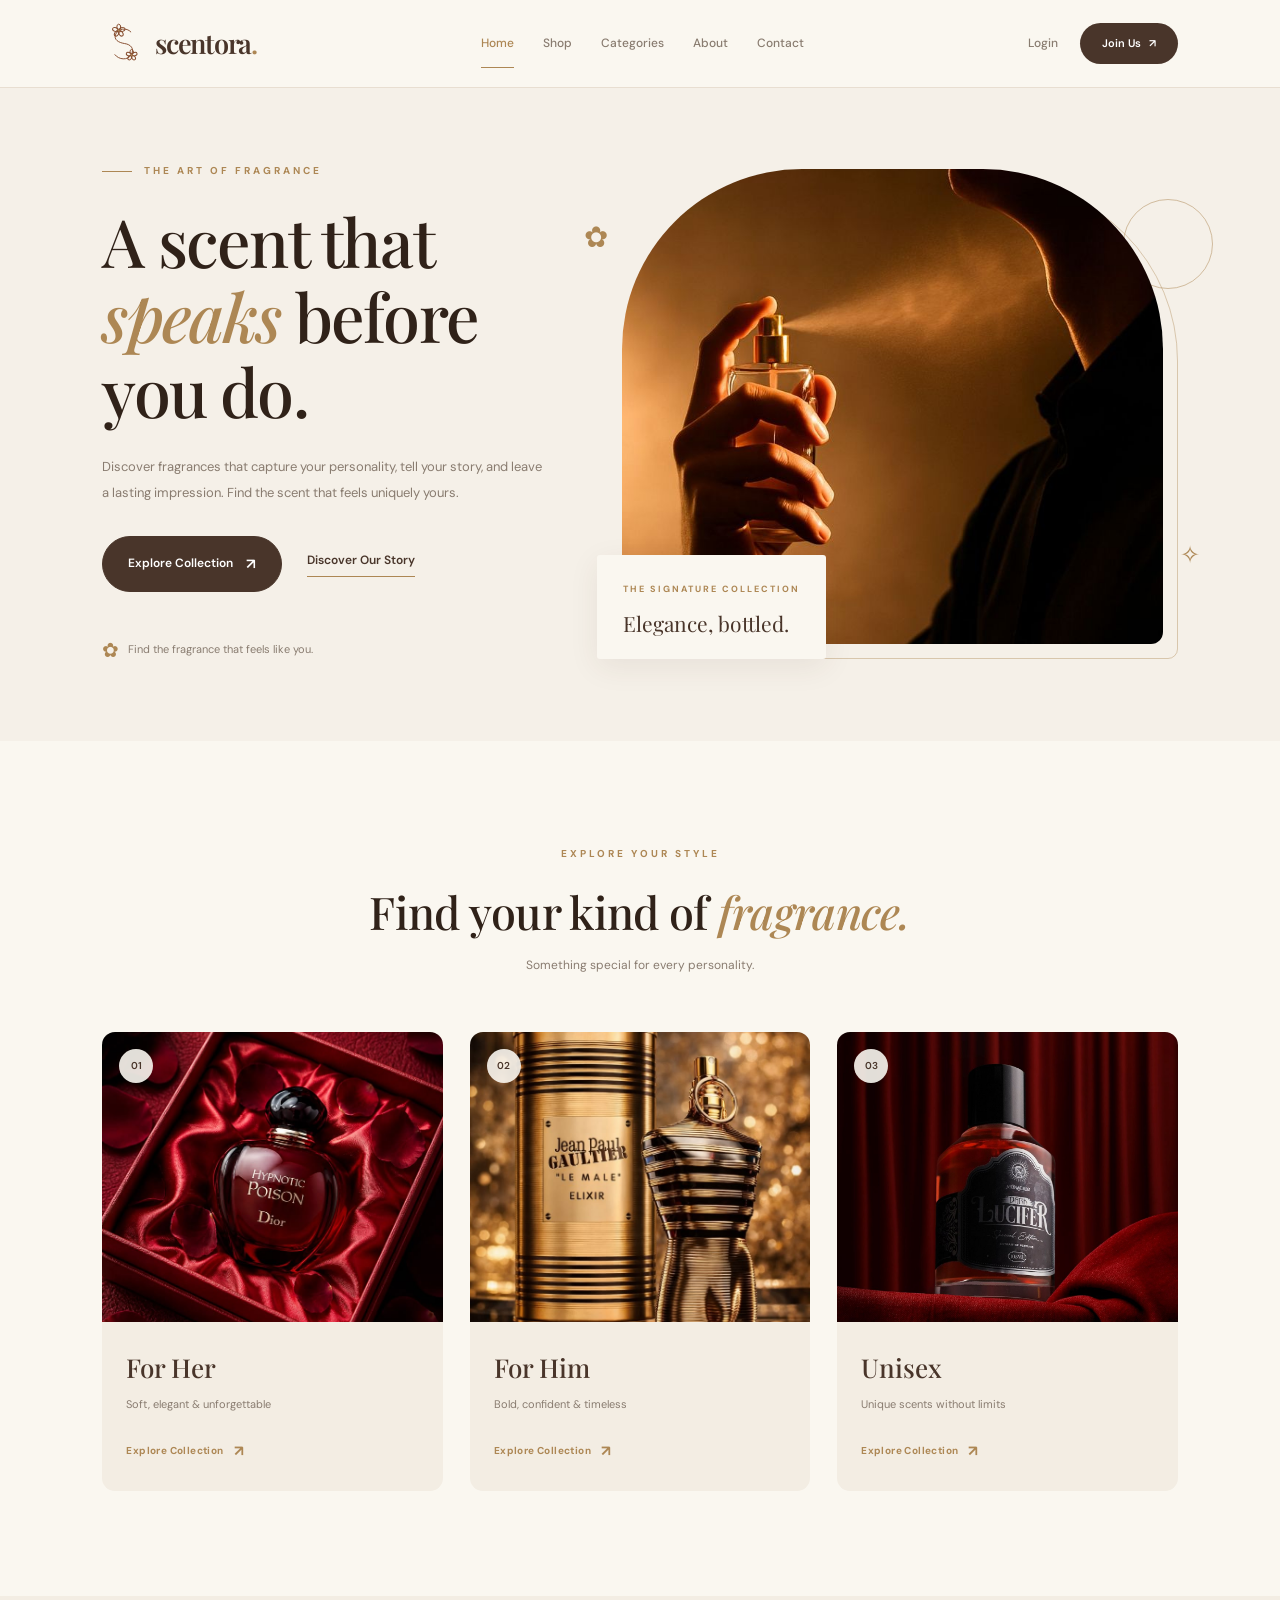
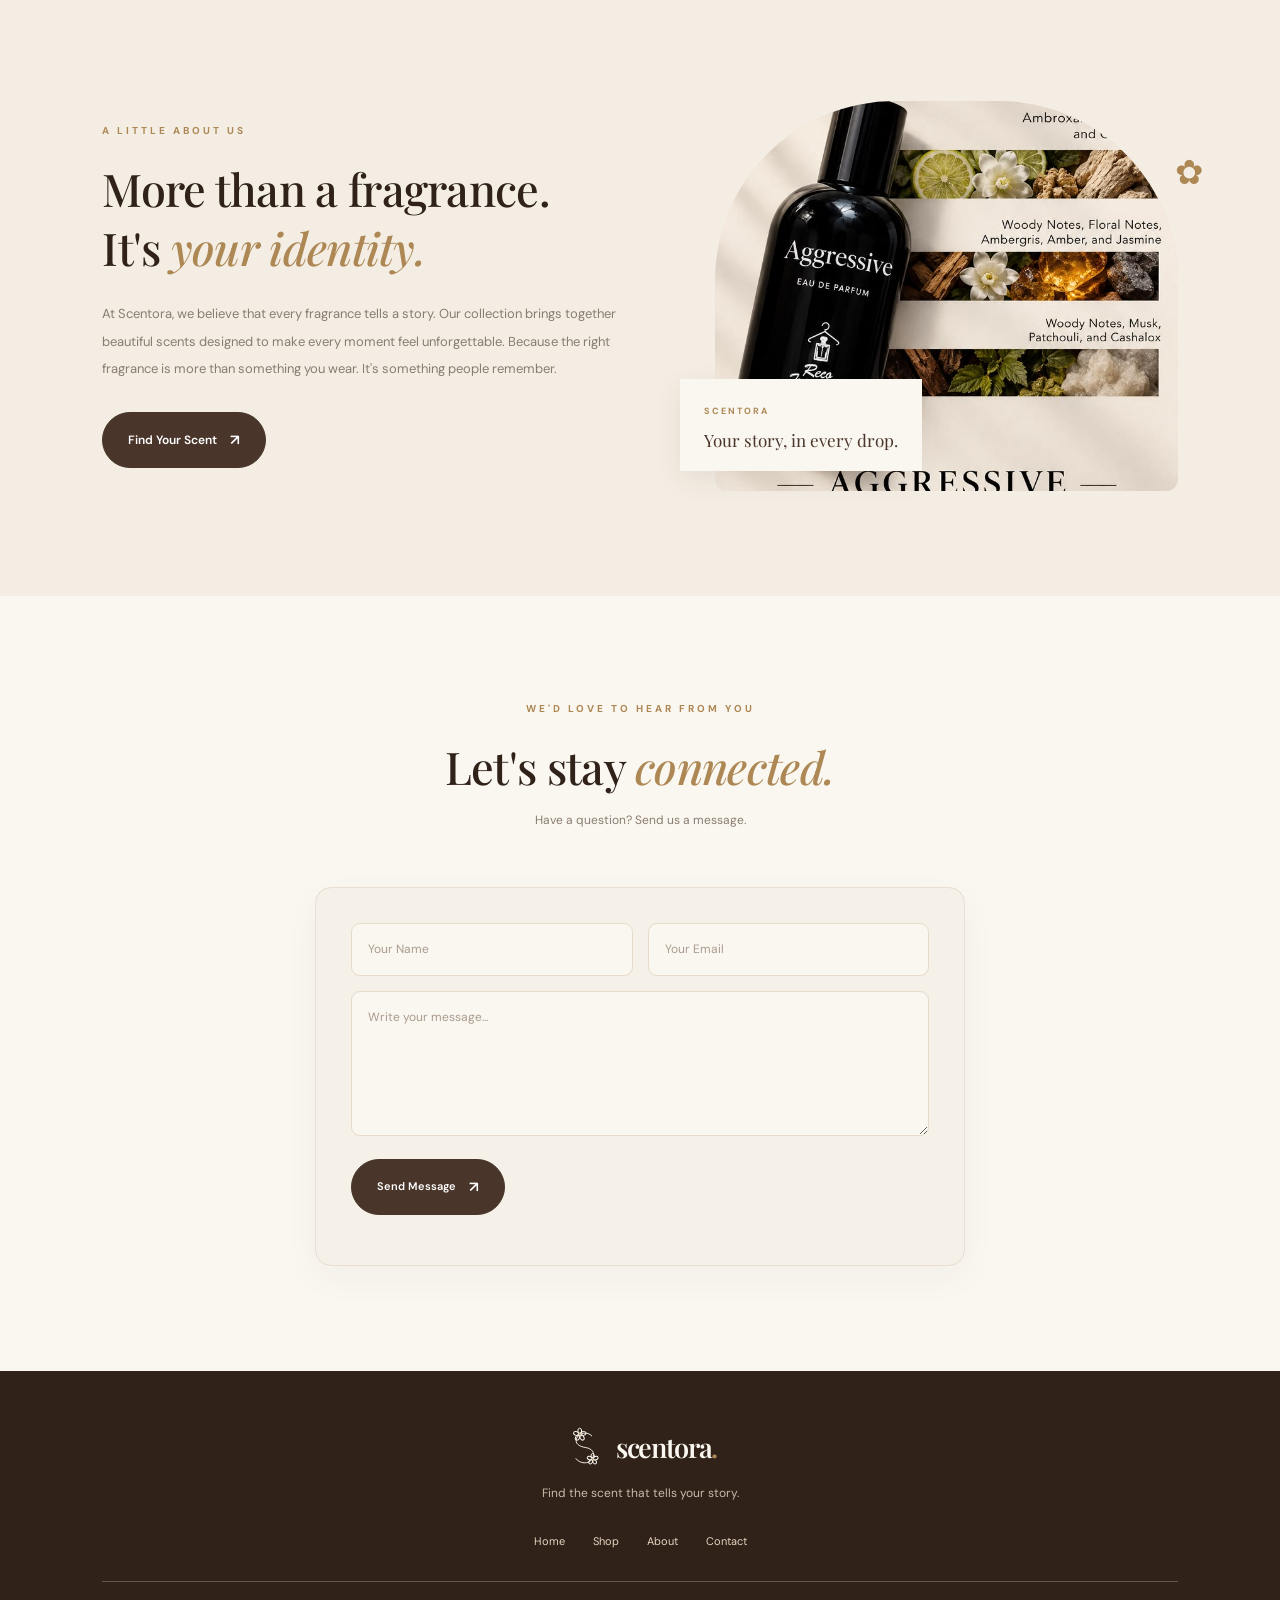
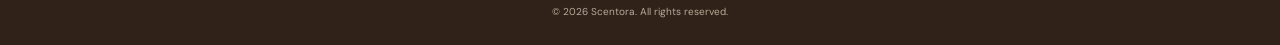
==== commit b8a3fa59: "Update Scentora homepage" ====
--- a/index.html
+++ b/index.html
@@ -118,7 +118,7 @@
 
                 <div class="hero-image-frame">
                     <img
-                        src="assets/images/hero-perfume.jpg"
+                        src="assets/images/in13.jpg"
                         alt="Luxury perfume bottle"
                     >
                 </div>
@@ -163,7 +163,7 @@
 
                     <div class="category-image-wrapper">
                         <img
-                            src="assets/images/women-perfume.jpg"
+                            src="assets/images/in4.jpg"
                             alt="Women's perfume collection"
                             class="category-image"
                         >
@@ -184,7 +184,7 @@
 
                     <div class="category-image-wrapper">
                         <img
-                            src="assets/images/men-perfume.jpg"
+                            src="assets/images/in8.jpg"
                             alt="Men's perfume collection"
                             class="category-image"
                         >
@@ -205,7 +205,7 @@
 
                     <div class="category-image-wrapper">
                         <img
-                            src="assets/images/unisex-perfume.jpg"
+                            src="assets/images/in12.jpg"
                             alt="Unisex perfume collection"
                             class="category-image"
                         >
@@ -256,7 +256,7 @@
             <div class="about-decoration">
 
                 <img
-                    src="assets/images/about-perfume.jpg"
+                    src="assets/images/in20.jpg"
                     alt="Scentora fragrance collection"
                 >
 
@@ -387,3 +387,5 @@
 
 </body>
 </html>
+
+
--- a/css/common.css
+++ b/css/common.css
@@ -1,19 +1,27 @@
 
-/* =====================================
-   SCENTORA GLOBAL DESIGN
-===================================== */
+/* =========================================
+   SCENTORA - GLOBAL DESIGN SYSTEM
+========================================= */
 
 :root {
     --cream: #FAF7F0;
-    --light-cream: #F2EBDD;
+    --light-cream: #F5EFE5;
     --beige: #E9DDCB;
+    --sand: #C9B49A;
+    --gold: #AD8754;
     --brown: #49352A;
     --dark-brown: #302219;
-    --gold: #AD8754;
     --muted: #897C70;
     --white: #FFFFFF;
-}
-
+
+    --border: #E8DED1;
+    --shadow: 0 8px 25px rgba(48, 34, 25, 0.08);
+
+    --heading-font: "Playfair Display", serif;
+    --body-font: "DM Sans", sans-serif;
+
+    --nav-height: 78px;
+}
 
 /* RESET */
 
@@ -25,197 +33,498 @@
 
 html {
     scroll-behavior: smooth;
+    scroll-padding-top: 100px;
 }
 
 body {
-    font-family: 'DM Sans', sans-serif;
-    background-color: var(--cream);
+    min-height: 100vh;
+    background: var(--cream);
     color: var(--brown);
-}
-
-a {
-    text-decoration: none;
-    color: inherit;
+    font-family: var(--body-font);
+    line-height: 1.6;
 }
 
 button,
 input,
-textarea {
+textarea,
+select {
     font: inherit;
+}
+
+button,
+a {
+    -webkit-tap-highlight-color: transparent;
+}
+
+a {
+    color: inherit;
+    text-decoration: none;
+}
+
+button {
+    cursor: pointer;
 }
 
 img {
     max-width: 100%;
-}
-
-
-/* =====================================
-   SCENTORA SIGNATURE LOGO
-===================================== */
-
-.brand-logo {
-    display: inline-flex;
+    display: block;
+}
+
+::selection {
+    background: var(--beige);
+    color: var(--dark-brown);
+}
+
+/* =========================================
+   SHARED NAVIGATION BAR
+========================================= */
+
+.site-header {
+    position: sticky;
+    top: 0;
+    z-index: 1000;
+    width: 100%;
+    background: rgba(250, 247, 240, 0.96);
+    backdrop-filter: blur(14px);
+    border-bottom: 1px solid rgba(173, 135, 84, 0.18);
+}
+
+.nav-container {
+    width: min(1200px, 90%);
+    min-height: var(--nav-height);
+    margin: auto;
+    display: flex;
+    align-items: center;
+    justify-content: space-between;
+    gap: 25px;
+}
+
+/* LOGO */
+
+.site-logo {
+    display: flex;
     align-items: center;
     gap: 9px;
-
-    color: var(--brown);
-
-    text-decoration: none;
-
-    transition: 0.4s ease;
-}
-
-.brand-symbol {
+    flex-shrink: 0;
+}
+
+.logo-symbol {
     width: 36px;
     height: 36px;
-
-    display: flex;
-    align-items: center;
-    justify-content: center;
-
+    display: grid;
+    place-items: center;
     border: 1px solid var(--gold);
     border-radius: 50%;
-
     color: var(--gold);
-    font-size: 24px;
-
-    transition: 0.4s ease;
-}
-
-.brand-name {
-    font-family: 'Playfair Display', serif;
-    font-size: 29px;
+    font-family: var(--heading-font);
+    font-size: 20px;
+    transition: transform 0.3s ease;
+}
+
+.site-logo:hover .logo-symbol {
+    transform: rotate(-12deg);
+}
+
+.logo-name {
+    color: var(--brown);
+    font-family: var(--heading-font);
+    font-size: 27px;
+    font-weight: 700;
+    letter-spacing: -1.3px;
+}
+
+.logo-name span {
+    color: var(--gold);
+}
+
+/* NAV LINKS */
+
+.nav-links {
+    display: flex;
+    align-items: center;
+    justify-content: center;
+    gap: 27px;
+    list-style: none;
+}
+
+.nav-links a {
+    position: relative;
+    padding: 8px 0;
+    color: var(--muted);
+    font-size: 11px;
     font-weight: 600;
-    letter-spacing: -1px;
-}
-
-.brand-dot {
+    transition: color 0.25s ease;
+}
+
+.nav-links a::after {
+    content: "";
+    position: absolute;
+    left: 0;
+    bottom: 2px;
+    width: 0;
+    height: 1px;
+    background: var(--gold);
+    transition: width 0.25s ease;
+}
+
+.nav-links a:hover,
+.nav-links a.active {
+    color: var(--brown);
+}
+
+.nav-links a:hover::after,
+.nav-links a.active::after {
+    width: 100%;
+}
+
+/* NAV ACTIONS */
+
+.nav-actions {
+    display: flex;
+    align-items: center;
+    gap: 10px;
+    flex-shrink: 0;
+}
+
+.nav-login {
+    color: var(--brown);
+    font-size: 11px;
+    font-weight: 600;
+    padding: 9px 12px;
+    transition: color 0.2s ease;
+}
+
+.nav-login:hover {
     color: var(--gold);
 }
 
-.brand-logo:hover .brand-symbol {
-    transform: rotate(45deg) scale(1.12);
-
-    box-shadow:
-        0 0 12px #AD875480,
-        0 0 25px #AD875440;
-}
-
-.brand-logo:hover .brand-name {
-    text-shadow: 0 0 12px #AD875460;
-}
-
-
-/* =====================================
-   SHARED TYPOGRAPHY
-===================================== */
-
-.eyebrow {
+.nav-join {
+    display: inline-flex;
+    align-items: center;
+    justify-content: center;
+    gap: 7px;
+    padding: 10px 17px;
+    border: 1px solid var(--brown);
+    border-radius: 4px;
+    background: var(--brown);
+    color: var(--cream);
+    font-size: 10px;
+    font-weight: 600;
+    transition: background 0.25s ease, transform 0.25s ease;
+}
+
+.nav-join:hover {
+    background: var(--gold);
+    border-color: var(--gold);
+    transform: translateY(-2px);
+}
+
+.cart-link {
+    position: relative;
+    display: inline-flex;
+    align-items: center;
+    justify-content: center;
+    width: 37px;
+    height: 37px;
+    border: 1px solid var(--border);
+    border-radius: 50%;
+    font-size: 16px;
+    transition: background 0.2s ease;
+}
+
+.cart-link:hover {
+    background: var(--light-cream);
+}
+
+.cart-count {
+    position: absolute;
+    top: -4px;
+    right: -5px;
+    min-width: 16px;
+    height: 16px;
+    padding: 0 4px;
+    display: grid;
+    place-items: center;
+    border-radius: 20px;
+    background: var(--gold);
+    color: white;
+    font-size: 9px;
+    font-weight: 700;
+}
+
+/* MOBILE MENU BUTTON */
+
+.menu-toggle {
+    display: none;
+    width: 38px;
+    height: 38px;
+    border: 1px solid var(--border);
+    border-radius: 50%;
+    background: transparent;
+    color: var(--brown);
+    font-size: 20px;
+}
+
+/* =========================================
+   SHARED BUTTONS
+========================================= */
+
+.btn-primary {
+    display: inline-flex;
+    align-items: center;
+    justify-content: center;
+    gap: 8px;
+    padding: 12px 22px;
+    border: 1px solid var(--brown);
+    border-radius: 4px;
+    background: var(--brown);
+    color: var(--cream);
+    font-size: 11px;
+    font-weight: 600;
+    transition: all 0.25s ease;
+}
+
+.btn-primary:hover {
+    background: var(--gold);
+    border-color: var(--gold);
+    transform: translateY(-2px);
+}
+
+.btn-secondary {
+    display: inline-flex;
+    align-items: center;
+    justify-content: center;
+    gap: 8px;
+    padding: 12px 22px;
+    border: 1px solid var(--gold);
+    border-radius: 4px;
+    background: transparent;
+    color: var(--brown);
+    font-size: 11px;
+    font-weight: 600;
+    transition: all 0.25s ease;
+}
+
+.btn-secondary:hover {
+    background: var(--beige);
+}
+
+/* =========================================
+   SHARED SECTION STYLING
+========================================= */
+
+.section-container {
+    width: min(1150px, 90%);
+    margin: auto;
+}
+
+.section-heading {
+    margin-bottom: 35px;
+    text-align: center;
+}
+
+.section-eyebrow {
+    display: block;
+    margin-bottom: 9px;
     color: var(--gold);
-
+    font-size: 9px;
+    font-weight: 700;
+    letter-spacing: 3px;
+    text-transform: uppercase;
+}
+
+.section-title {
+    color: var(--dark-brown);
+    font-family: var(--heading-font);
+    font-size: clamp(28px, 4vw, 40px);
+    font-weight: 600;
+}
+
+.section-description {
+    max-width: 550px;
+    margin: 10px auto 0;
+    color: var(--muted);
+    font-size: 12px;
+    line-height: 1.8;
+}
+
+/* =========================================
+   SHARED FOOTER
+========================================= */
+
+.site-footer {
+    margin-top: 70px;
+    padding: 48px 0 20px;
+    background: var(--dark-brown);
+    color: var(--cream);
+}
+
+.footer-container {
+    width: min(1150px, 90%);
+    margin: auto;
+}
+
+.footer-top {
+    display: grid;
+    grid-template-columns: 1.5fr 1fr 1fr 1fr;
+    gap: 35px;
+    padding-bottom: 35px;
+}
+
+.footer-brand .logo-name {
+    color: var(--cream);
+}
+
+.footer-brand p {
+    max-width: 250px;
+    margin-top: 14px;
+    color: #C8B9A8;
     font-size: 11px;
-    font-weight: 700;
-
-    letter-spacing: 3px;
-
-    margin-bottom: 20px;
-}
-
-
-/* =====================================
-   SHARED BUTTONS
-===================================== */
-
-.primary-button {
-    display: inline-block;
-
-    background-color: var(--brown);
-    color: var(--white);
-
-    border: 1px solid var(--brown);
-
-    padding: 15px 27px;
-
-    border-radius: 3px;
-
-    font-size: 12px;
-    font-weight: 600;
-
-    cursor: pointer;
-
-    transition: 0.35s ease;
-}
-
-.primary-button:hover {
-    background-color: var(--gold);
-    border-color: var(--gold);
-
-    box-shadow:
-        0 0 10px #AD875460,
-        0 0 22px #AD875430;
-
-    transform: translateY(-2px);
-}
-
-
-/* NAVIGATION BUTTON */
-
-.nav-button {
-    background-color: var(--brown);
-    color: white;
-
-    padding: 12px 21px;
-
-    border-radius: 3px;
-
-    font-size: 12px;
-
-    transition: 0.35s ease;
-}
-
-.nav-button:hover {
-    background-color: var(--gold);
-
-    box-shadow: 0 0 15px #AD875460;
-}
-
-
-/* =====================================
-   GLOBAL HOVER EFFECTS
-===================================== */
-
-.nav-links a,
-.footer-links a {
-    transition: 0.3s ease;
-}
-
-.nav-links a:hover,
-.footer-links a:hover {
+    line-height: 1.9;
+}
+
+.footer-column h3 {
+    margin-bottom: 15px;
+    color: var(--cream);
+    font-family: var(--heading-font);
+    font-size: 16px;
+    font-weight: 500;
+}
+
+.footer-column a {
+    display: block;
+    width: fit-content;
+    margin-bottom: 10px;
+    color: #C8B9A8;
+    font-size: 10px;
+    transition: color 0.2s ease;
+}
+
+.footer-column a:hover {
     color: var(--gold);
-    text-shadow: 0 0 10px #AD875480;
-}
-
-
-/* =====================================
-   SHARED SECTIONS
-===================================== */
-
-.section-padding {
-    padding: 95px 8%;
-}
-
-
-/* ACCESSIBILITY */
-
-@media (prefers-reduced-motion: reduce) {
-
-    *,
-    *::before,
-    *::after {
-        animation-duration: 0.01ms !important;
-        animation-iteration-count: 1 !important;
-        scroll-behavior: auto !important;
-        transition-duration: 0.01ms !important;
-    }
-
-}
+}
+
+.footer-bottom {
+    display: flex;
+    align-items: center;
+    justify-content: space-between;
+    gap: 15px;
+    padding-top: 18px;
+    border-top: 1px solid rgba(255,255,255,0.13);
+    color: #C8B9A8;
+    font-size: 9px;
+}
+
+.footer-bottom .footer-note {
+    color: var(--gold);
+}
+
+/* =========================================
+   RESPONSIVE DESIGN
+========================================= */
+
+@media (max-width: 950px) {
+    .nav-links {
+        gap: 15px;
+    }
+
+    .nav-links a {
+        font-size: 10px;
+    }
+
+    .nav-container {
+        width: 94%;
+    }
+
+    .footer-top {
+        grid-template-columns: repeat(2, 1fr);
+    }
+}
+
+@media (max-width: 760px) {
+    .nav-container {
+        min-height: 68px;
+    }
+
+    .menu-toggle {
+        display: grid;
+        place-items: center;
+    }
+
+    .nav-links {
+        position: absolute;
+        top: 68px;
+        left: 0;
+        right: 0;
+        display: none;
+        flex-direction: column;
+        align-items: stretch;
+        gap: 0;
+        padding: 12px 6% 20px;
+        background: var(--cream);
+        border-bottom: 1px solid var(--border);
+        box-shadow: var(--shadow);
+    }
+
+    .nav-links.open {
+        display: flex;
+    }
+
+    .nav-links li a {
+        display: block;
+        padding: 12px 0;
+        font-size: 12px;
+    }
+
+    .nav-links a::after {
+        display: none;
+    }
+
+    .nav-actions {
+        gap: 5px;
+    }
+
+    .nav-login {
+        display: none;
+    }
+
+    .nav-join {
+        padding: 9px 12px;
+        font-size: 9px;
+    }
+
+    .logo-name {
+        font-size: 24px;
+    }
+
+    .footer-top {
+        grid-template-columns: repeat(2, 1fr);
+        gap: 25px;
+    }
+}
+
+@media (max-width: 450px) {
+    .logo-symbol {
+        width: 31px;
+        height: 31px;
+        font-size: 17px;
+    }
+
+    .logo-name {
+        font-size: 22px;
+    }
+
+    .footer-top {
+        grid-template-columns: 1fr 1fr;
+        gap: 20px 12px;
+    }
+
+    .footer-brand {
+        grid-column: 1 / -1;
+    }
+
+    .footer-bottom {
+        flex-direction: column;
+        text-align: center;
+    }
+}
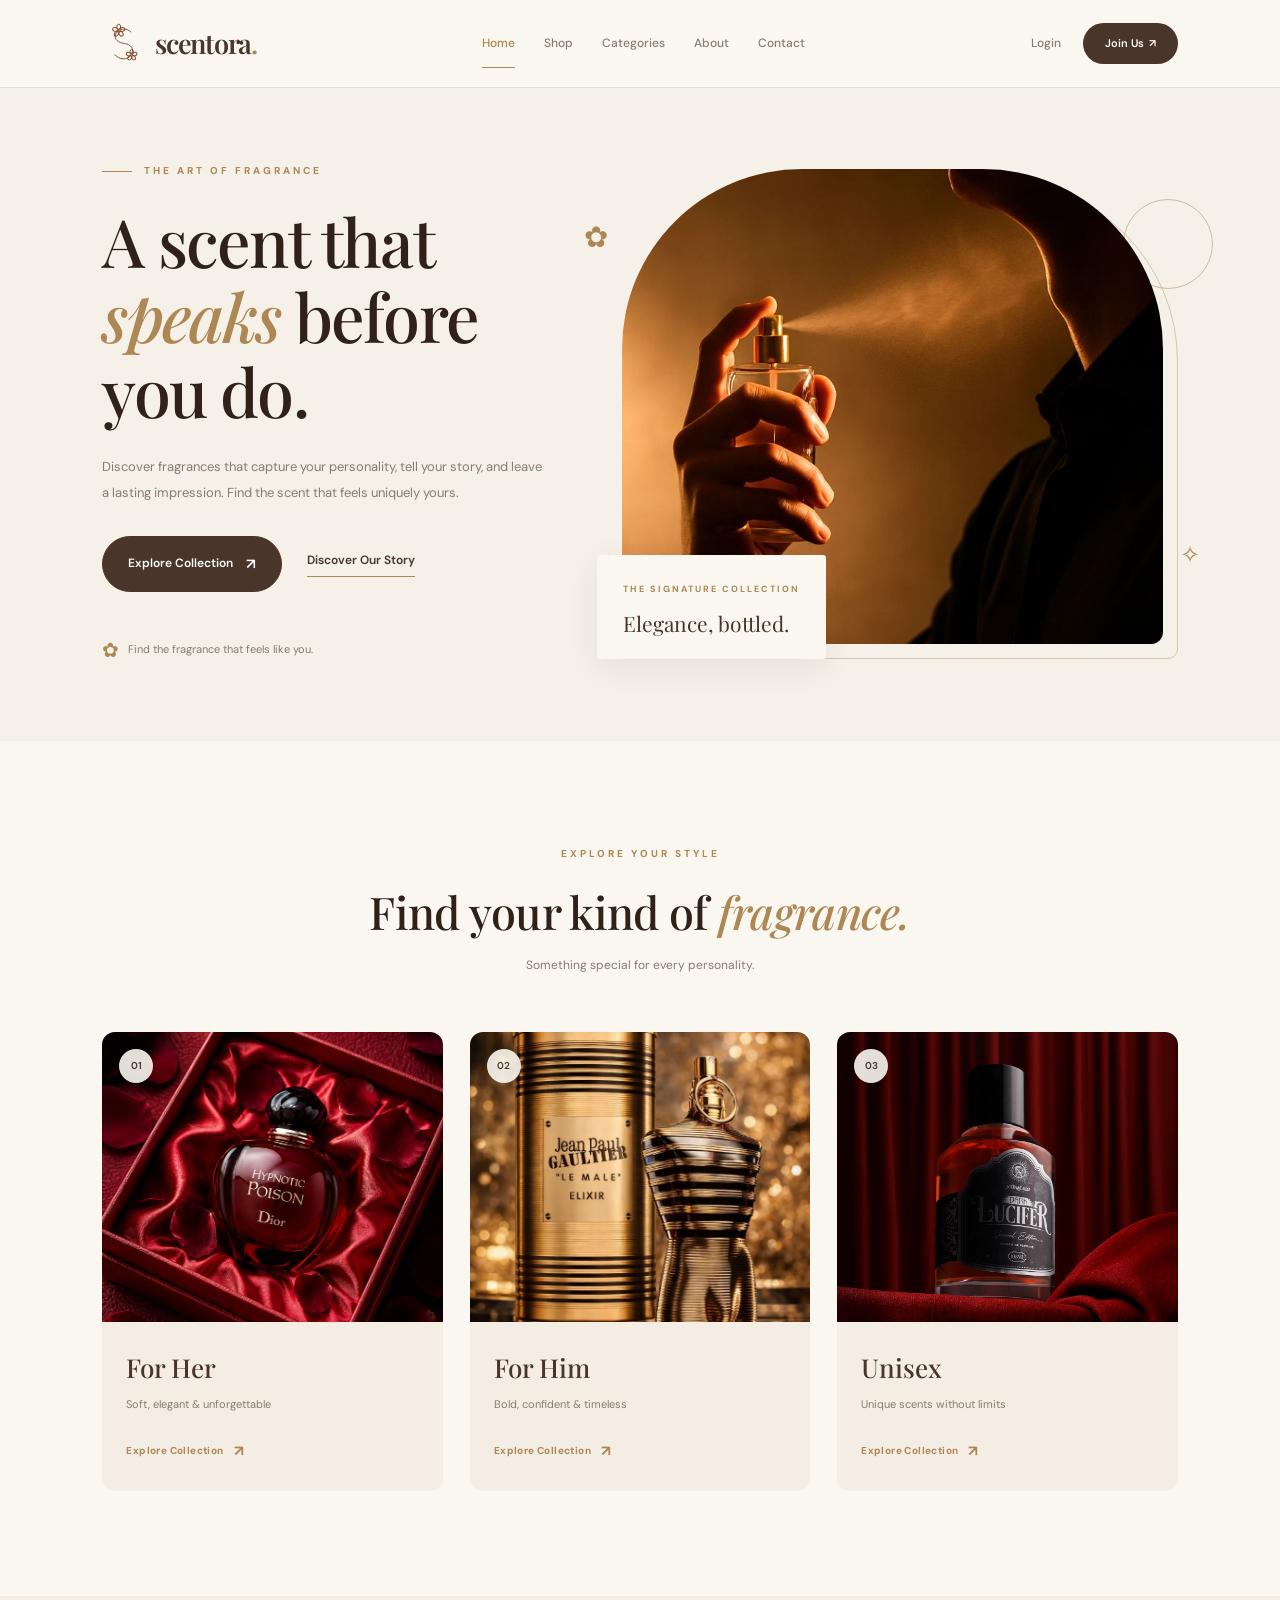
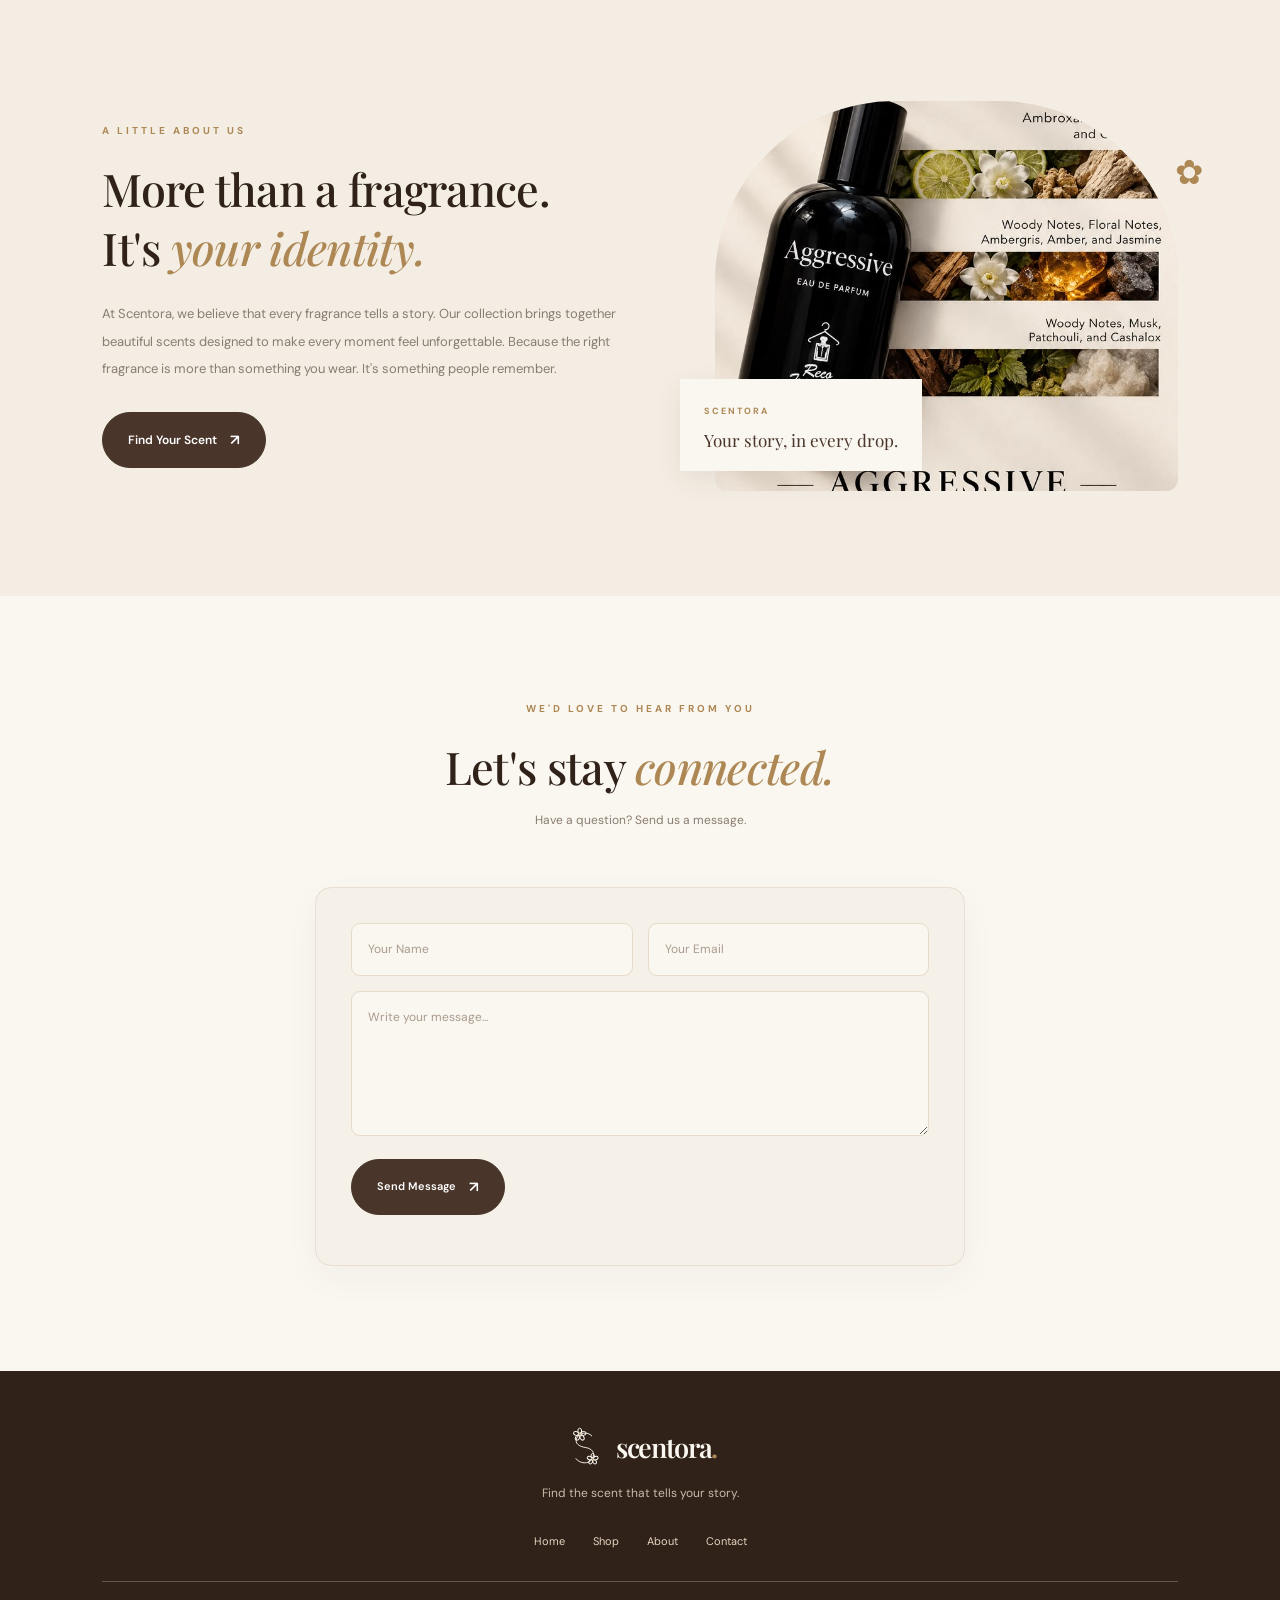
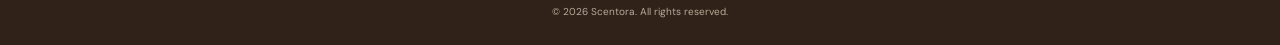
==== commit ea8eb1f3: "Fix shop routes, auth flow, and catalog synchronization" ====
--- a/index.html
+++ b/index.html
@@ -56,7 +56,7 @@
 
         <nav class="nav-links">
             <a href="index.html" class="active">Home</a>
-            <a href="shop.html">Shop</a>
+            <a href="shops.html">Shop</a>
             <a href="#categories">Categories</a>
             <a href="#about">About</a>
             <a href="#contact">Contact</a>
@@ -96,7 +96,7 @@
 
                 <div class="hero-buttons">
 
-                    <a href="shop.html" class="primary-button">
+                    <a href="shops.html" class="primary-button">
                         Explore Collection <span>↗</span>
                     </a>
 
@@ -158,7 +158,7 @@
 
             <div class="category-grid">
 
-                <a href="shop.html?category=women"
+                <a href="shops.html?category=women#products"
                    class="category-card women">
 
                     <div class="category-image-wrapper">
@@ -179,7 +179,7 @@
                 </a>
 
 
-                <a href="shop.html?category=men"
+                <a href="shops.html?category=men#products"
                    class="category-card men">
 
                     <div class="category-image-wrapper">
@@ -200,7 +200,7 @@
                 </a>
 
 
-                <a href="shop.html?category=unisex"
+                <a href="shops.html?category=unisex#products"
                    class="category-card unisex">
 
                     <div class="category-image-wrapper">
@@ -246,7 +246,7 @@
                     It's something people remember.
                 </p>
 
-                <a href="shop.html" class="primary-button">
+                <a href="shops.html" class="primary-button">
                     Find Your Scent <span>↗</span>
                 </a>
 
@@ -371,7 +371,7 @@
 
         <div class="footer-links">
             <a href="index.html">Home</a>
-            <a href="shop.html">Shop</a>
+            <a href="shops.html">Shop</a>
             <a href="#about">About</a>
             <a href="#contact">Contact</a>
         </div>
@@ -382,7 +382,7 @@
 
     </footer>
 
-
+<script src="js/auth.js"></script>
     <script src="js/home.js"></script>
 
 </body>
